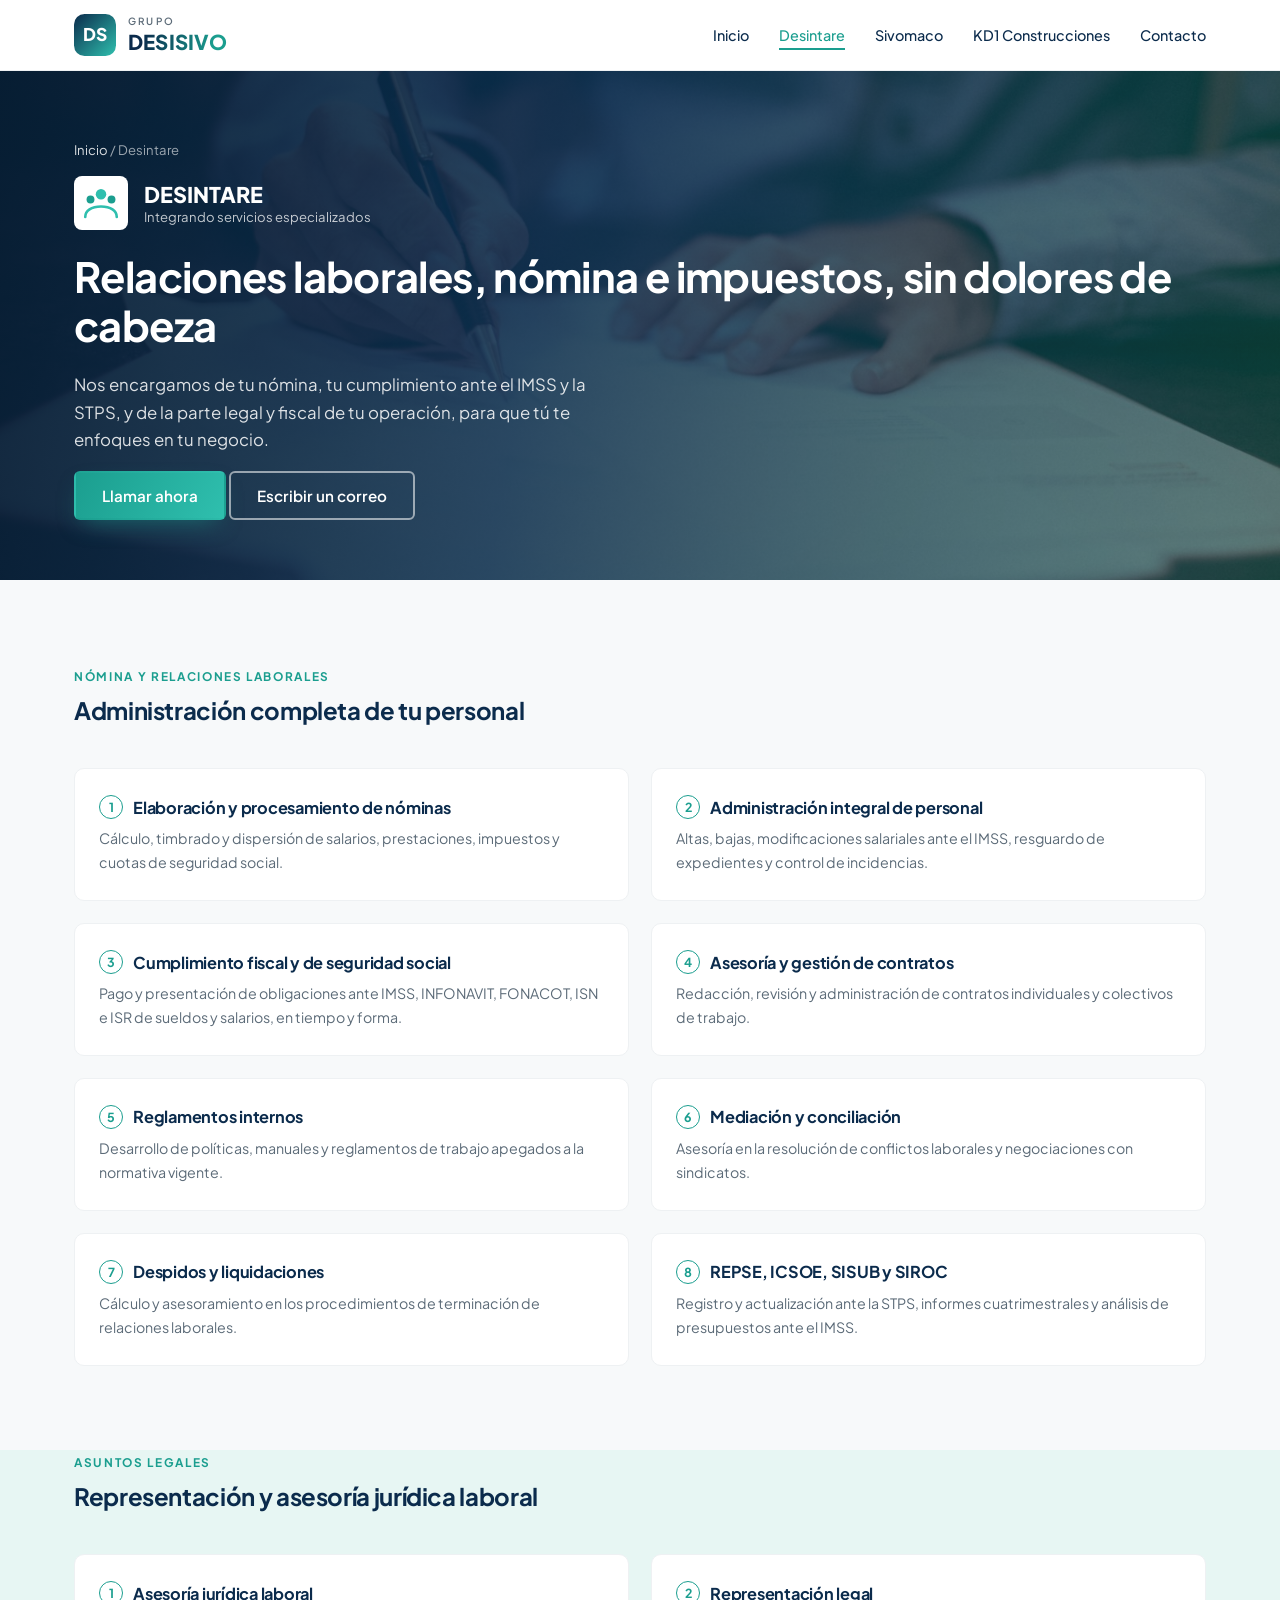
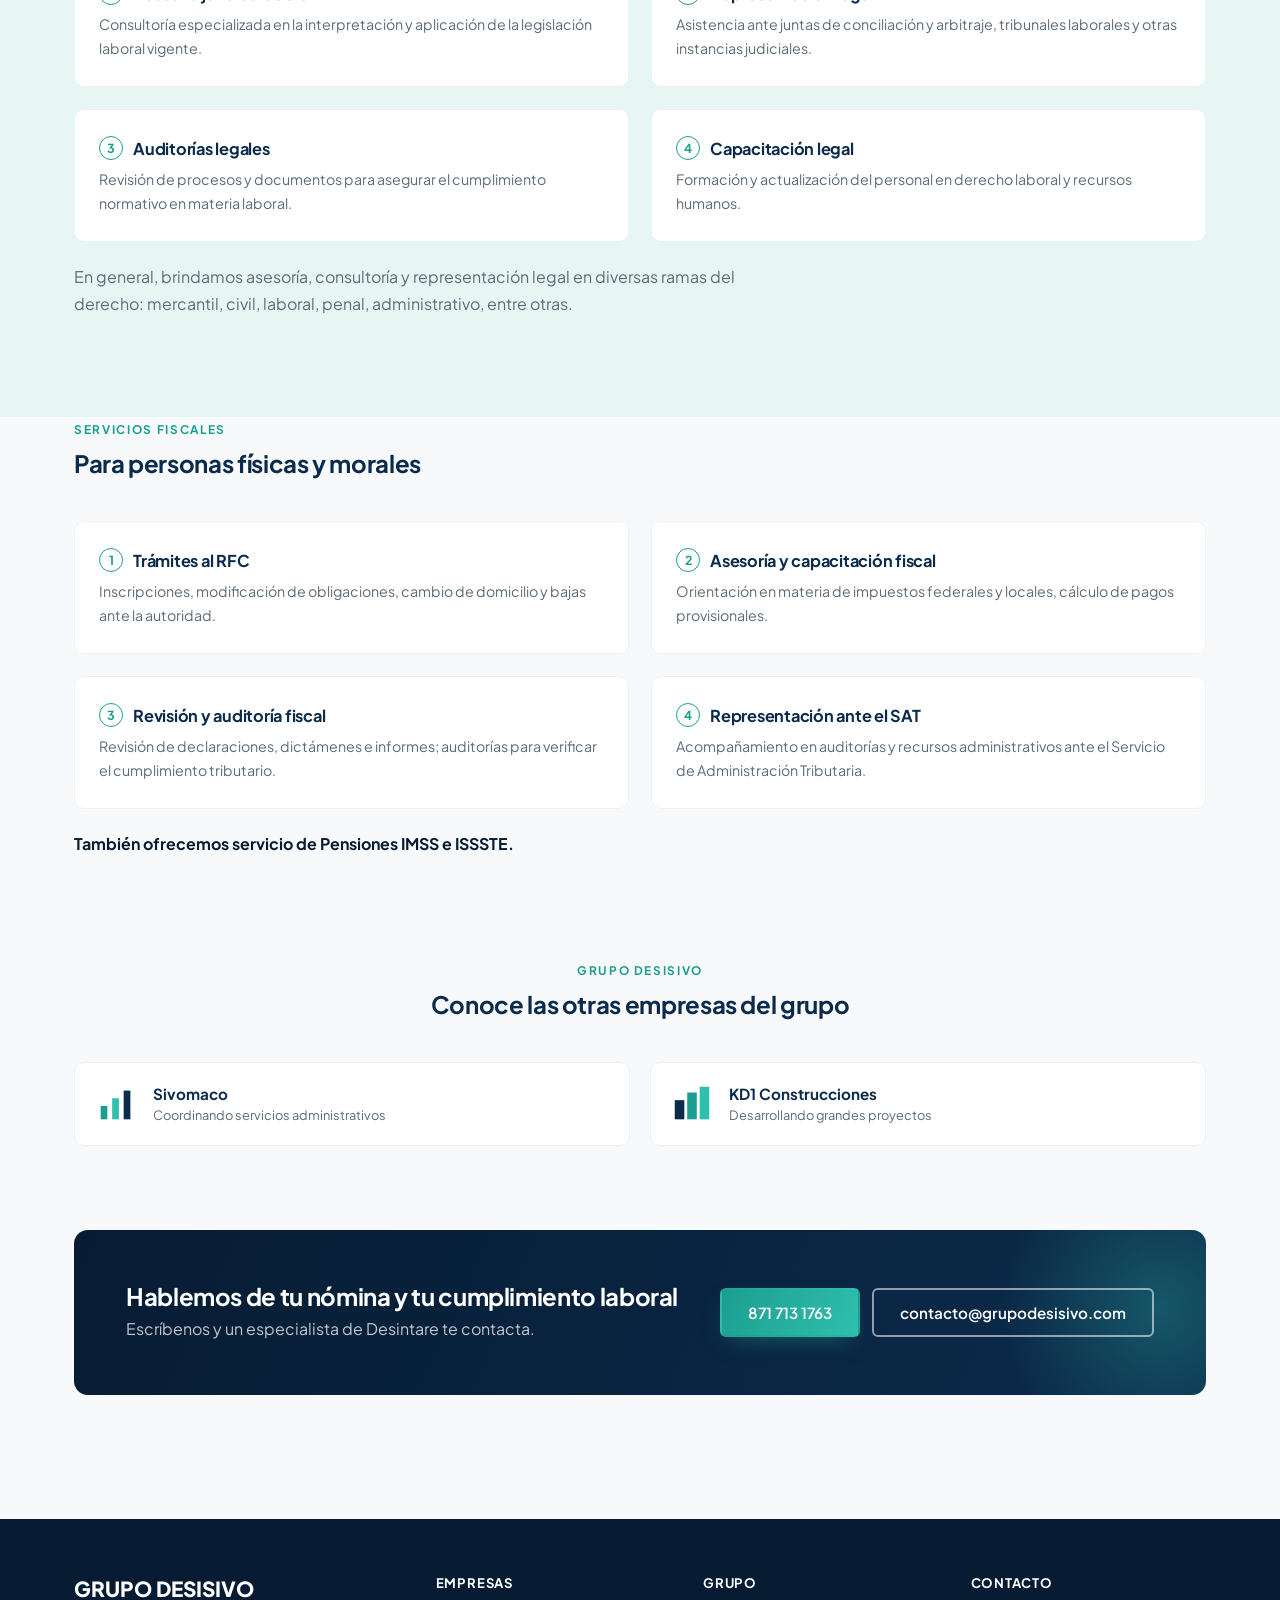
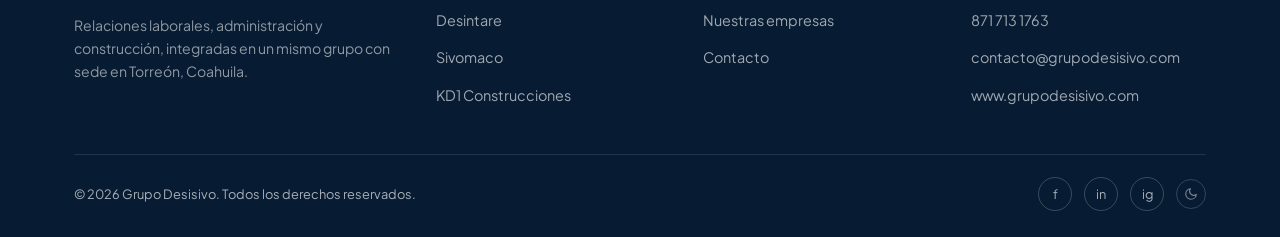
==== desintare.html @ 5b1bc494 "Sitio web de Grupo Desisivo: portada, Desintare, Sivomaco y KD1 Construcciones Co-Authored-By: Claud" ====
<!doctype html>
<html lang="es">
<head>
<meta charset="UTF-8">
<meta name="viewport" content="width=device-width, initial-scale=1.0, viewport-fit=cover">
<title>Desintare | Relaciones Laborales, Nóminas e Impuestos — Grupo Desisivo</title>
<meta name="description" content="Desintare, empresa de Grupo Desisivo: elaboración de nóminas, administración de personal, cumplimiento IMSS/STPS, asesoría legal laboral y servicios fiscales.">
<link rel="stylesheet" href="assets/css/style.css">
<script>(function(){try{if(localStorage.getItem('gd-theme')==='dark'){document.documentElement.setAttribute('data-theme','dark');}}catch(e){}})();</script>
</head>
<body>

<div class="scroll-progress"></div>

<header class="site-header">
  <div class="wrap header-inner">
    <a href="index.html" class="brand">
      <svg class="brand-mark" viewBox="0 0 48 48" xmlns="http://www.w3.org/2000/svg">
        <defs><linearGradient id="gmark" x1="0" y1="0" x2="1" y2="1"><stop offset="0" stop-color="#0b2b4c"/><stop offset="1" stop-color="#2fbfae"/></linearGradient></defs>
        <rect width="48" height="48" rx="12" fill="url(#gmark)"/>
        <text x="24" y="31" text-anchor="middle" font-family="Plus Jakarta Sans, sans-serif" font-weight="800" font-size="20" fill="#fff">DS</text>
      </svg>
      <span class="brand-text"><span class="grupo">GRUPO</span><span class="desisivo">DESISIVO</span></span>
    </a>
    <nav class="main-nav">
      <a href="index.html">Inicio</a>
      <a href="desintare.html" class="active">Desintare</a>
      <a href="sivomaco.html">Sivomaco</a>
      <a href="kd1.html">KD1 Construcciones</a>
      <a href="index.html#contacto">Contacto</a>
    </nav>
    <button class="menu-toggle" aria-label="Abrir menú"><span></span><span></span><span></span></button>
  </div>
</header>

<section class="company-hero" style="background: linear-gradient(100deg, rgba(7,28,51,.94) 0%, rgba(11,43,76,.86) 42%, rgba(19,66,56,.55) 100%), url('assets/img/desintare-nomina.jpg') center/cover;">
  <div class="wrap">
    <div class="breadcrumb"><a href="index.html">Inicio</a> / Desintare</div>
    <div class="company-logo-box">
      <svg width="54" height="54" viewBox="0 0 48 48" style="background:#fff;border-radius:8px;padding:6px;">
        <circle cx="24" cy="14" r="6" fill="#2fbfae"/><circle cx="12" cy="20" r="4.5" fill="#1b9e8f"/><circle cx="36" cy="20" r="4.5" fill="#1b9e8f"/>
        <path d="M6 40c0-7 7-12 18-12s18 5 18 12" stroke="#2fbfae" stroke-width="3" stroke-linecap="round" fill="none"/>
      </svg>
      <div>
        <div style="font-family:var(--font); font-weight:800; font-size:1.35rem; color:#fff;">DESINTARE</div>
        <div style="font-size:.82rem; color:rgba(255,255,255,.75);">Integrando servicios especializados</div>
      </div>
    </div>
    <h1>Relaciones laborales, nómina e impuestos, sin dolores de cabeza</h1>
    <p class="tag">Nos encargamos de tu nómina, tu cumplimiento ante el IMSS y la STPS, y de la parte legal y fiscal de tu operación, para que tú te enfoques en tu negocio.</p>
    <div class="hero-actions">
      <a href="tel:8717131763" class="btn btn-primary">Llamar ahora</a>
      <a href="mailto:contacto@grupodesisivo.com" class="btn btn-outline">Escribir un correo</a>
    </div>
  </div>
</section>

<section class="section">
  <div class="wrap">
    <div class="section-head reveal">
      <span class="eyebrow">Nómina y relaciones laborales</span>
      <h2>Administración completa de tu personal</h2>
    </div>
    <div class="service-grid reveal">
      <div class="service-card"><h3><span class="num">1</span>Elaboración y procesamiento de nóminas</h3><p>Cálculo, timbrado y dispersión de salarios, prestaciones, impuestos y cuotas de seguridad social.</p></div>
      <div class="service-card"><h3><span class="num">2</span>Administración integral de personal</h3><p>Altas, bajas, modificaciones salariales ante el IMSS, resguardo de expedientes y control de incidencias.</p></div>
      <div class="service-card"><h3><span class="num">3</span>Cumplimiento fiscal y de seguridad social</h3><p>Pago y presentación de obligaciones ante IMSS, INFONAVIT, FONACOT, ISN e ISR de sueldos y salarios, en tiempo y forma.</p></div>
      <div class="service-card"><h3><span class="num">4</span>Asesoría y gestión de contratos</h3><p>Redacción, revisión y administración de contratos individuales y colectivos de trabajo.</p></div>
      <div class="service-card"><h3><span class="num">5</span>Reglamentos internos</h3><p>Desarrollo de políticas, manuales y reglamentos de trabajo apegados a la normativa vigente.</p></div>
      <div class="service-card"><h3><span class="num">6</span>Mediación y conciliación</h3><p>Asesoría en la resolución de conflictos laborales y negociaciones con sindicatos.</p></div>
      <div class="service-card"><h3><span class="num">7</span>Despidos y liquidaciones</h3><p>Cálculo y asesoramiento en los procedimientos de terminación de relaciones laborales.</p></div>
      <div class="service-card"><h3><span class="num">8</span>REPSE, ICSOE, SISUB y SIROC</h3><p>Registro y actualización ante la STPS, informes cuatrimestrales y análisis de presupuestos ante el IMSS.</p></div>
    </div>
  </div>
</section>

<section class="section" style="padding-top:0; background:var(--teal-pale);">
  <div class="wrap">
    <div class="section-head reveal">
      <span class="eyebrow">Asuntos legales</span>
      <h2>Representación y asesoría jurídica laboral</h2>
    </div>
    <div class="service-grid reveal">
      <div class="service-card"><h3><span class="num">1</span>Asesoría jurídica laboral</h3><p>Consultoría especializada en la interpretación y aplicación de la legislación laboral vigente.</p></div>
      <div class="service-card"><h3><span class="num">2</span>Representación legal</h3><p>Asistencia ante juntas de conciliación y arbitraje, tribunales laborales y otras instancias judiciales.</p></div>
      <div class="service-card"><h3><span class="num">3</span>Auditorías legales</h3><p>Revisión de procesos y documentos para asegurar el cumplimiento normativo en materia laboral.</p></div>
      <div class="service-card"><h3><span class="num">4</span>Capacitación legal</h3><p>Formación y actualización del personal en derecho laboral y recursos humanos.</p></div>
    </div>
    <p style="margin-top:22px; max-width:720px;">En general, brindamos asesoría, consultoría y representación legal en diversas ramas del derecho: mercantil, civil, laboral, penal, administrativo, entre otras.</p>
  </div>
</section>

<section class="section" style="padding-top:0;">
  <div class="wrap">
    <div class="section-head reveal">
      <span class="eyebrow">Servicios fiscales</span>
      <h2>Para personas físicas y morales</h2>
    </div>
    <div class="service-grid reveal">
      <div class="service-card"><h3><span class="num">1</span>Trámites al RFC</h3><p>Inscripciones, modificación de obligaciones, cambio de domicilio y bajas ante la autoridad.</p></div>
      <div class="service-card"><h3><span class="num">2</span>Asesoría y capacitación fiscal</h3><p>Orientación en materia de impuestos federales y locales, cálculo de pagos provisionales.</p></div>
      <div class="service-card"><h3><span class="num">3</span>Revisión y auditoría fiscal</h3><p>Revisión de declaraciones, dictámenes e informes; auditorías para verificar el cumplimiento tributario.</p></div>
      <div class="service-card"><h3><span class="num">4</span>Representación ante el SAT</h3><p>Acompañamiento en auditorías y recursos administrativos ante el Servicio de Administración Tributaria.</p></div>
    </div>
    <p style="margin-top:22px;"><b style="color:var(--navy-deep);">También ofrecemos servicio de Pensiones IMSS e ISSSTE.</b></p>
  </div>
</section>

<section class="section" style="padding-top:0;">
  <div class="wrap">
    <div class="section-head center reveal">
      <span class="eyebrow">Grupo Desisivo</span>
      <h2>Conoce las otras empresas del grupo</h2>
    </div>
    <div class="other-companies reveal">
      <a class="mini-card" href="sivomaco.html">
        <svg width="46" height="46" viewBox="0 0 48 48"><rect x="8" y="26" width="7" height="14" fill="#1b9e8f"/><rect x="20" y="18" width="7" height="22" fill="#2fbfae"/><rect x="32" y="10" width="7" height="30" fill="#0b2b4c"/></svg>
        <div><b>Sivomaco</b><span>Coordinando servicios administrativos</span></div>
      </a>
      <a class="mini-card" href="kd1.html">
        <svg width="46" height="46" viewBox="0 0 48 48"><rect x="6" y="20" width="10" height="20" fill="#0b2b4c"/><rect x="19" y="12" width="10" height="28" fill="#1b9e8f"/><rect x="32" y="6" width="10" height="34" fill="#2fbfae"/></svg>
        <div><b>KD1 Construcciones</b><span>Desarrollando grandes proyectos</span></div>
      </a>
    </div>
  </div>
</section>

<section class="section" id="contacto" style="padding-top:0;">
  <div class="wrap">
    <div class="cta-band reveal">
      <div>
        <h2>Hablemos de tu nómina y tu cumplimiento laboral</h2>
        <p>Escríbenos y un especialista de Desintare te contacta.</p>
      </div>
      <div class="actions">
        <a href="tel:8717131763" class="btn btn-primary">871 713 1763</a>
        <a href="mailto:contacto@grupodesisivo.com" class="btn btn-outline">contacto@grupodesisivo.com</a>
      </div>
    </div>
  </div>
</section>

<footer class="site-footer">
  <div class="wrap">
    <div class="footer-grid">
      <div class="footer-brand">
        <span class="desisivo-f">GRUPO DESISIVO</span>
        <p style="margin-top:12px; color:rgba(255,255,255,.55); font-size:.88rem;">Relaciones laborales, administración y construcción, integradas en un mismo grupo con sede en Torreón, Coahuila.</p>
      </div>
      <div><h4>Empresas</h4><ul><li><a href="desintare.html">Desintare</a></li><li><a href="sivomaco.html">Sivomaco</a></li><li><a href="kd1.html">KD1 Construcciones</a></li></ul></div>
      <div><h4>Grupo</h4><ul><li><a href="index.html#empresas">Nuestras empresas</a></li><li><a href="index.html#contacto">Contacto</a></li></ul></div>
      <div><h4>Contacto</h4><ul><li><a href="tel:8717131763">871 713 1763</a></li><li><a href="mailto:contacto@grupodesisivo.com">contacto@grupodesisivo.com</a></li><li><a href="https://www.grupodesisivo.com" target="_blank" rel="noopener">www.grupodesisivo.com</a></li></ul></div>
    </div>
    <div class="footer-bottom">
      <span>© 2026 Grupo Desisivo. Todos los derechos reservados.</span>
      <div class="socials"><a href="#">f</a><a href="#">in</a><a href="#">ig</a></div>
      <button class="theme-toggle" aria-label="Cambiar entre fondo claro y oscuro" title="Cambiar tema">
        <svg class="icon-moon" viewBox="0 0 24 24" fill="none" stroke="currentColor" stroke-width="2" stroke-linecap="round" stroke-linejoin="round"><path d="M21 12.79A9 9 0 1 1 11.21 3 7 7 0 0 0 21 12.79z"/></svg>
        <svg class="icon-sun" viewBox="0 0 24 24" fill="none" stroke="currentColor" stroke-width="2" stroke-linecap="round" stroke-linejoin="round"><circle cx="12" cy="12" r="4"/><path d="M12 2v2M12 20v2M4.93 4.93l1.41 1.41M17.66 17.66l1.41 1.41M2 12h2M20 12h2M6.34 17.66l-1.41 1.41M19.07 4.93l-1.41 1.41"/></svg>
      </button>
    </div>
  </div>
</footer>

<div class="theme-toast"></div>

<script src="assets/js/main.js"></script>
</body>
</html>
---- assets/css/style.css ----
/* ==========================================================================
   Grupo Desisivo — hoja de estilos base
   ========================================================================== */

@import url('https://fonts.googleapis.com/css2?family=Plus+Jakarta+Sans:wght@400;500;600;700;800&display=swap');

:root {
  --font: 'Plus Jakarta Sans', -apple-system, BlinkMacSystemFont, 'Segoe UI', Roboto, Arial, sans-serif;
  --navy: #0b2b4c;
  --navy-deep: #071c33;
  --teal: #1b9e8f;
  --teal-light: #2fbfae;
  --teal-pale: #e7f6f3;
  --ink: #16222f;
  --gray: #5c6b78;
  --gray-light: #eef1f3;
  --off-white: #f7f9fa;
  --white: #ffffff;
  --surface: #ffffff;
  --header-bg: rgba(255,255,255,.94);
  --heading: #0b2b4c;
  --shadow: 0 18px 40px -18px rgba(11, 43, 76, 0.35);
  --radius: 10px;
  --maxw: 1180px;
}

/* ---------- modo oscuro ---------- */
:root[data-theme="dark"] {
  --off-white: #0a1420;
  --white: #101d2c;
  --surface: #101d2c;
  --header-bg: rgba(10,20,32,.92);
  --ink: #dbe4ea;
  --gray: #93a4b3;
  --gray-light: #223245;
  --teal-pale: #0e2b28;
  --heading: #f2f6f8;
  --shadow: 0 18px 44px -16px rgba(0,0,0,.65);
}

* { box-sizing: border-box; }
html { scroll-behavior: smooth; overflow-x: clip; }

body {
  margin: 0;
  max-width: 100%;
  /* clip (no hidden) para no romper position:sticky del header */
  overflow-x: clip;
  overflow-wrap: break-word;
  font-family: var(--font);
  color: var(--ink);
  background: var(--off-white);
  -webkit-font-smoothing: antialiased;
  transition: background-color .35s ease, color .35s ease;
}

h1, h2, h3, h4 {
  font-family: var(--font);
  margin: 0 0 .5em;
  color: var(--heading);
  line-height: 1.18;
  /* tracking negativo: da el aire "tipografía a la medida" en títulos grandes */
  letter-spacing: -.015em;
}

p { line-height: 1.65; color: var(--gray); margin: 0 0 1em; }
a { color: inherit; text-decoration: none; }
img { max-width: 100%; display: block; }
ul { padding-left: 1.1em; color: var(--gray); line-height: 1.7; }
li { margin-bottom: .4em; }

.wrap {
  max-width: var(--maxw);
  margin: 0 auto;
  padding: 0 24px;
}

.btn {
  display: inline-flex;
  align-items: center;
  justify-content: center;
  gap: 8px;
  max-width: 100%;
  padding: 13px 26px;
  border-radius: 6px;
  font-family: var(--font);
  font-weight: 600;
  font-size: .95rem;
  text-align: center;
  overflow-wrap: anywhere;
  border: 2px solid transparent;
  cursor: pointer;
  transition: transform .18s ease, box-shadow .18s ease, background .18s ease;
}
.btn:hover { transform: translateY(-2px); }

.btn-primary {
  background: linear-gradient(120deg, var(--teal) 0%, var(--teal-light) 100%);
  color: #fff;
  box-shadow: 0 10px 24px -10px rgba(27, 158, 143, 0.55);
}
.btn-primary:hover { box-shadow: 0 16px 30px -12px rgba(27, 158, 143, 0.65); }

.btn-outline {
  background: transparent;
  border-color: rgba(255,255,255,.55);
  color: #fff;
}
.btn-outline:hover { background: rgba(255,255,255,.12); }

.btn-dark {
  background: var(--navy);
  color: #fff;
}
.btn-dark:hover { background: var(--navy-deep); }

.eyebrow {
  display: inline-block;
  font-family: var(--font);
  font-size: .74rem;
  font-weight: 700;
  letter-spacing: .14em;
  text-transform: uppercase;
  color: var(--teal);
  margin-bottom: 12px;
}

/* ---------- interruptor de modo oscuro (discreto, dentro del footer) ---------- */
.theme-toggle {
  width: 30px;
  height: 30px;
  flex: none;
  border-radius: 50%;
  border: 1px solid rgba(255,255,255,.18);
  background: transparent;
  color: rgba(255,255,255,.45);
  cursor: pointer;
  display: flex;
  align-items: center;
  justify-content: center;
  padding: 0;
  transition: color .25s ease, border-color .25s ease, background-color .25s ease;
}
.theme-toggle svg { width: 14px; height: 14px; }
.theme-toggle:hover,
.theme-toggle:focus-visible {
  color: var(--teal-light);
  border-color: var(--teal);
  background: rgba(47,191,174,.12);
  outline: none;
}
.theme-toggle .icon-sun { display: none; }
:root[data-theme="dark"] .theme-toggle .icon-moon { display: none; }
:root[data-theme="dark"] .theme-toggle .icon-sun { display: block; }

.theme-toast {
  position: fixed;
  left: 50%;
  bottom: 24px;
  z-index: 150;
  background: var(--heading);
  color: var(--off-white);
  font-family: var(--font);
  font-size: .8rem;
  font-weight: 500;
  padding: 10px 18px;
  border-radius: 999px;
  box-shadow: 0 14px 30px -12px rgba(0,0,0,.45);
  opacity: 0;
  transform: translateX(-50%) translateY(10px);
  pointer-events: none;
  white-space: nowrap;
  transition: opacity .25s ease, transform .25s ease;
}
.theme-toast.show { opacity: 1; transform: translateX(-50%) translateY(0); }

/* ---------- barra de progreso ---------- */
.scroll-progress {
  position: fixed;
  top: 0; left: 0;
  height: 3px;
  width: 0%;
  background: linear-gradient(90deg, var(--teal), var(--teal-light));
  z-index: 200;
  transition: width .1s linear;
}

/* ---------- animaciones al hacer scroll ---------- */
.reveal {
  opacity: 0;
  transform: translateY(28px);
  transition: opacity .7s cubic-bezier(.2,.7,.2,1), transform .7s cubic-bezier(.2,.7,.2,1);
}
.reveal.in-view { opacity: 1; transform: translateY(0); }
.reveal-delay-1.in-view { transition-delay: .1s; }
.reveal-delay-2.in-view { transition-delay: .2s; }
.reveal-delay-3.in-view { transition-delay: .3s; }
.reveal-delay-4.in-view { transition-delay: .4s; }
@media (prefers-reduced-motion: reduce) {
  .reveal { opacity: 1; transform: none; transition: none; }
}

/* ---------- header ---------- */
header.site-header {
  position: sticky;
  top: 0;
  z-index: 100;
  background: var(--header-bg);
  backdrop-filter: blur(8px);
  border-bottom: 1px solid var(--gray-light);
  transition: background-color .35s ease, border-color .35s ease;
}

.header-inner {
  display: flex;
  align-items: center;
  justify-content: space-between;
  padding: 14px 24px;
}

.brand {
  display: flex;
  align-items: center;
  gap: 12px;
}

.brand-mark {
  width: 42px;
  height: 42px;
  flex: none;
}

.brand-text {
  display: flex;
  flex-direction: column;
  justify-content: center;
}
.brand-text .grupo {
  font-family: var(--font);
  font-size: .62rem;
  line-height: 1.4;
  letter-spacing: .22em;
  font-weight: 600;
  color: var(--gray);
}
.brand-text .desisivo {
  font-family: var(--font);
  font-size: 1.28rem;
  /* line-height amplio: con background-clip:text un line-height corto recorta las letras */
  line-height: 1.3;
  font-weight: 800;
  background: linear-gradient(100deg, var(--navy) 15%, var(--teal) 85%);
  -webkit-background-clip: text;
  background-clip: text;
  color: transparent;
  letter-spacing: .01em;
}
:root[data-theme="dark"] .brand-text .desisivo {
  background: linear-gradient(100deg, #6fd8c8 5%, var(--teal-light) 95%);
  -webkit-background-clip: text;
  background-clip: text;
}
:root[data-theme="dark"] .brand-text .grupo { color: #b7c3cd; }

nav.main-nav {
  display: flex;
  align-items: center;
  gap: 30px;
}
nav.main-nav a {
  font-family: var(--font);
  font-size: .9rem;
  font-weight: 500;
  color: var(--heading);
  position: relative;
  padding: 6px 0;
}
nav.main-nav a::after {
  content: '';
  position: absolute;
  left: 0; bottom: 0;
  width: 0; height: 2px;
  background: var(--teal);
  transition: width .2s ease;
}
nav.main-nav a:hover::after,
nav.main-nav a.active::after { width: 100%; }
nav.main-nav a.active { color: var(--teal); }

.menu-toggle {
  display: none;
  background: none;
  border: none;
  cursor: pointer;
  padding: 6px;
}
.menu-toggle.open span:nth-child(1) { transform: translateY(7px) rotate(45deg); }
.menu-toggle.open span:nth-child(2) { opacity: 0; }
.menu-toggle.open span:nth-child(3) { transform: translateY(-7px) rotate(-45deg); }
.menu-toggle span {
  display: block;
  width: 24px;
  height: 2px;
  background: var(--heading);
  margin: 5px 0;
  transition: transform .22s ease, opacity .18s ease;
}

/* ---------- hero carousel ---------- */
.hero-carousel {
  position: relative;
  /* contiene los z-index de las slides para que no compitan con el menú */
  isolation: isolate;
  height: min(78vh, 640px);
  min-height: 460px;
  overflow: hidden;
  background: var(--navy-deep);
}
.hero-slide {
  position: absolute;
  inset: 0;
  opacity: 0;
  visibility: hidden;
  transition: opacity .7s ease;
  display: flex;
  align-items: center;
}
.hero-slide.active { opacity: 1; visibility: visible; z-index: 1; }
.hero-slide img.slide-bg {
  position: absolute;
  inset: 0;
  width: 100%;
  height: 100%;
  object-fit: cover;
  z-index: -2;
}
.hero-slide::before {
  content: '';
  position: absolute;
  inset: 0;
  background: linear-gradient(100deg, rgba(7,20,36,.92) 0%, rgba(7,20,36,.72) 38%, rgba(7,20,36,.12) 68%, rgba(7,20,36,0) 85%);
  z-index: -1;
}
.hero-slide .wrap { width: 100%; }
.hero-content {
  max-width: 560px;
  color: #fff;
}
.hero-content .eyebrow-line {
  display: flex;
  align-items: center;
  gap: 10px;
  margin-bottom: 18px;
}
.hero-content .eyebrow-line .bar { width: 34px; height: 3px; background: var(--teal-light); border-radius: 2px; }
.hero-content .eyebrow-line span {
  font-family: var(--font);
  font-size: .74rem;
  font-weight: 700;
  letter-spacing: .16em;
  text-transform: uppercase;
  color: var(--teal-light);
}
.hero-content h1 {
  color: #fff;
  font-size: clamp(2rem, 3.6vw, 2.9rem);
  font-weight: 700;
  margin-bottom: .4em;
}
.hero-content h1 strong {
  color: var(--teal-light);
  font-weight: 700;
}
.hero-content p.lead {
  color: rgba(255,255,255,.85);
  font-size: 1.05rem;
  max-width: 480px;
  margin-bottom: 30px;
}

.hero-controls {
  position: absolute;
  left: 0; right: 0; bottom: 26px;
  z-index: 5;
  display: flex;
  align-items: center;
  justify-content: space-between;
}
.hero-controls .wrap {
  display: flex;
  align-items: center;
  justify-content: space-between;
  width: 100%;
}
.hero-dots { display: flex; gap: 9px; }
.hero-dots button {
  width: 9px; height: 9px;
  border-radius: 50%;
  border: none;
  background: rgba(255,255,255,.4);
  cursor: pointer;
  padding: 0;
  transition: background .2s ease, transform .2s ease;
}
.hero-dots button.active { background: var(--teal-light); transform: scale(1.3); }
.hero-arrows { display: flex; gap: 10px; }
.hero-arrows button {
  width: 38px; height: 38px;
  border-radius: 50%;
  border: 1px solid rgba(255,255,255,.35);
  background: rgba(255,255,255,.08);
  color: #fff;
  cursor: pointer;
  display: flex; align-items: center; justify-content: center;
  font-size: 1rem;
  transition: background .2s ease;
}
.hero-arrows button:hover { background: rgba(255,255,255,.2); }

.trust-strip {
  background: var(--surface);
  border-bottom: 1px solid var(--gray-light);
  transition: background-color .35s ease;
}
.trust-strip .wrap {
  display: flex;
  flex-wrap: wrap;
  gap: 36px;
  justify-content: space-between;
  padding: 26px 24px;
}
.trust-strip .stat { text-align: left; }
.trust-strip .stat b {
  display: block;
  font-family: var(--font);
  font-size: 1.5rem;
  color: var(--heading);
}
.trust-strip .stat span { font-size: .8rem; color: var(--gray); }

/* ---------- section titles ---------- */
.section {
  padding: 84px 0;
}
.section-head {
  max-width: 620px;
  margin-bottom: 44px;
}
.section-head.center { margin-left: auto; margin-right: auto; text-align: center; }

/* ---------- empresa cards (portada, estilo tarjeta Multiva) ---------- */
.company-grid {
  display: grid;
  grid-template-columns: repeat(3, 1fr);
  gap: 26px;
}
.company-card {
  position: relative;
  border-radius: var(--radius);
  overflow: hidden;
  background: var(--surface);
  box-shadow: 0 2px 10px -4px rgba(11,43,76,.15);
  border: 1px solid var(--gray-light);
  transition: box-shadow .25s ease, transform .25s ease, background-color .35s ease;
  display: flex;
  flex-direction: column;
}
.company-card:hover { box-shadow: var(--shadow); transform: translateY(-4px); }

.company-card .card-photo {
  position: relative;
  height: 260px;
  overflow: hidden;
}
.company-card .card-photo img {
  width: 100%; height: 100%;
  object-fit: cover;
  transition: transform .55s ease;
}
.company-card:hover .card-photo img { transform: scale(1.07); }
.company-card .card-photo .logo-chip {
  position: absolute;
  top: 16px; left: 16px;
  background: rgba(255,255,255,.94);
  border-radius: 8px;
  padding: 8px 10px;
  display: flex;
  align-items: center;
  box-shadow: 0 6px 16px -8px rgba(0,0,0,.35);
}
.company-card .card-photo .logo-chip svg,
.company-card .card-photo .logo-chip img { width: 26px; height: 26px; }

.company-card .card-body {
  position: relative;
  padding: 24px 24px 26px;
  flex: 1;
  display: flex;
  flex-direction: column;
  color: #fff;
}
.company-card h3 {
  color: #fff;
  font-size: 1.28rem;
  margin-bottom: 6px;
}
.company-card p.slogan {
  color: rgba(255,255,255,.82);
  font-size: .9rem;
  margin-bottom: 18px;
  flex: 1;
}
.company-card .card-link {
  font-family: var(--font);
  font-size: .84rem;
  font-weight: 600;
  color: #fff;
  display: inline-flex;
  align-items: center;
  gap: 8px;
  width: fit-content;
  border-bottom: 1px solid rgba(255,255,255,.4);
  padding-bottom: 3px;
  transition: gap .18s ease, border-color .18s ease;
}
.company-card:hover .card-link { gap: 12px; border-color: #fff; }

/* franja de color por empresa (tomado de sus logos) */
.company-card.desintare .card-body { background: linear-gradient(120deg, #17847a, #1b9e8f); }
.company-card.sivomaco .card-body { background: linear-gradient(120deg, #0b2b4c, #123a63); }
.company-card.kd1 .card-body { background: linear-gradient(120deg, #0b2b4c, #135c53); }

/* ---------- feature list (2 col) ---------- */
.split {
  display: grid;
  grid-template-columns: 1.1fr .9fr;
  gap: 60px;
  align-items: center;
}
.feature-list { list-style: none; padding: 0; margin: 0; }
.feature-list li {
  display: flex;
  gap: 14px;
  padding: 16px 0;
  border-bottom: 1px solid var(--gray-light);
  color: var(--ink);
}
.feature-list li:last-child { border-bottom: none; }
.feature-list li .dot {
  flex: none;
  width: 26px;
  height: 26px;
  border-radius: 50%;
  background: var(--teal-pale);
  color: var(--teal);
  display: flex;
  align-items: center;
  justify-content: center;
  font-size: .8rem;
  font-weight: 700;
  margin-top: 2px;
}
.feature-list li div b { display: block; color: var(--heading); font-family: var(--font); font-size: .98rem; }
.feature-list li div span { color: var(--gray); font-size: .9rem; }

.media-card {
  border-radius: var(--radius);
  overflow: hidden;
  box-shadow: var(--shadow);
  position: relative;
}
.media-card img { width: 100%; height: 420px; object-fit: cover; }

/* ---------- proceso / cómo trabajamos ---------- */
.process-band {
  background: var(--navy-deep);
  color: #fff;
  position: relative;
  overflow: hidden;
}
.process-band::before {
  content: '';
  position: absolute;
  right: -10%; top: -20%;
  width: 480px; height: 480px;
  border-radius: 50%;
  background: radial-gradient(circle, rgba(47,191,174,.16), transparent 70%);
  pointer-events: none;
}
.process-grid {
  display: grid;
  grid-template-columns: repeat(4, 1fr);
  gap: 28px;
  position: relative;
  z-index: 1;
}
.process-step {
  padding: 28px 22px;
  border-radius: var(--radius);
  background: rgba(255,255,255,.04);
  border: 1px solid rgba(255,255,255,.09);
}
.process-step .step-num {
  font-family: var(--font);
  font-weight: 800;
  font-size: 2rem;
  line-height: 1.3;
  background: linear-gradient(100deg, var(--teal-light), #7fe6d6);
  -webkit-background-clip: text;
  background-clip: text;
  color: transparent;
  margin-bottom: 10px;
}
.process-step h4 { color: #fff; font-size: 1.02rem; margin-bottom: 6px; }
.process-step p { color: rgba(255,255,255,.62); font-size: .87rem; margin: 0; }

/* ---------- showcase: par de imágenes + tarjeta overlay (estilo "fondos de inversión") ---------- */
.showcase {
  position: relative;
  display: grid;
  grid-template-columns: 1fr 1fr;
  gap: 4px;
  border-radius: 14px;
  overflow: hidden;
  box-shadow: var(--shadow);
}
.showcase img {
  width: 100%;
  height: 380px;
  object-fit: cover;
  filter: saturate(1.05);
}
.showcase-overlay {
  position: absolute;
  top: 50%; left: 50%;
  transform: translate(-50%, -50%);
  z-index: 3;
  background: linear-gradient(135deg, #0b2b4c 0%, #12457a 55%, #1b6fae 100%);
  color: #fff;
  padding: 38px 42px;
  border-radius: 12px;
  width: min(84%, 480px);
  text-align: center;
  box-shadow: 0 24px 50px -18px rgba(7,20,36,.65);
  border: 1px solid rgba(255,255,255,.08);
}
.showcase-overlay h3 { color: #fff; font-size: 1.5rem; margin-bottom: 10px; }
.showcase-overlay p { color: rgba(255,255,255,.9); margin-bottom: 22px; }
.showcase-overlay .btn { background: #fff; color: var(--navy-deep); }
.showcase-overlay .btn:hover { background: rgba(255,255,255,.9); }

/* ---------- panel oscuro contacto ---------- */
.cta-band {
  background: linear-gradient(115deg, var(--navy-deep), var(--navy));
  color: #fff;
  border-radius: 14px;
  padding: 52px;
  display: flex;
  align-items: center;
  justify-content: space-between;
  gap: 30px;
  flex-wrap: wrap;
  position: relative;
  overflow: hidden;
}
.cta-band::after {
  content: '';
  position: absolute;
  right: -10%; top: -50%;
  width: 320px; height: 320px;
  border-radius: 50%;
  background: radial-gradient(circle, rgba(47,191,174,.3), transparent 70%);
}
.cta-band h2 { color: #fff; margin-bottom: 6px; position: relative; z-index: 1;}
.cta-band p { color: rgba(255,255,255,.75); margin: 0; position: relative; z-index: 1;}
.cta-band .actions { position: relative; z-index: 1; display: flex; gap: 12px; flex-wrap: wrap; }

/* ---------- footer ---------- */
footer.site-footer {
  background: var(--navy-deep);
  color: rgba(255,255,255,.65);
  padding: 56px 0 26px;
  margin-top: 40px;
}
.footer-grid {
  display: grid;
  grid-template-columns: 1.4fr 1fr 1fr 1fr;
  gap: 32px;
  padding-bottom: 36px;
  border-bottom: 1px solid rgba(255,255,255,.1);
}
.footer-grid h4 {
  color: #fff;
  font-size: .82rem;
  letter-spacing: .06em;
  text-transform: uppercase;
  margin-bottom: 16px;
}
.footer-grid ul { list-style: none; padding: 0; margin: 0; }
.footer-grid li { margin-bottom: 10px; }
.footer-grid a { color: rgba(255,255,255,.62); font-size: .9rem; overflow-wrap: anywhere; }
.footer-grid a:hover { color: var(--teal-light); }
.footer-brand .desisivo-f {
  font-family: var(--font);
  font-weight: 800;
  font-size: 1.3rem;
  color: #fff;
}
.footer-bottom {
  display: flex;
  justify-content: space-between;
  align-items: center;
  flex-wrap: wrap;
  gap: 12px;
  padding-top: 22px;
  font-size: .8rem;
}
.socials { display: flex; gap: 12px; margin-left: auto; }
.socials a {
  width: 34px; height: 34px;
  border-radius: 50%;
  border: 1px solid rgba(255,255,255,.2);
  display: flex; align-items: center; justify-content: center;
}
.socials a:hover { background: var(--teal); border-color: var(--teal); }

/* ---------- página de empresa individual ---------- */
.company-hero {
  padding: 70px 0 60px;
  color: #fff;
  position: relative;
  overflow: hidden;
}
.company-hero .wrap { position: relative; z-index: 2; }
.company-hero .company-logo-box {
  display: flex;
  align-items: center;
  gap: 16px;
  margin-bottom: 22px;
}
.company-hero .company-logo-box img { height: 54px; width: auto; background:#fff; padding: 6px 10px; border-radius: 8px; }
.company-hero h1 { color: #fff; font-size: clamp(1.9rem, 3.4vw, 2.6rem); }
.company-hero p.tag { color: rgba(255,255,255,.85); font-size: 1.05rem; max-width: 560px; }

.breadcrumb {
  font-size: .82rem;
  color: rgba(255,255,255,.6);
  margin-bottom: 18px;
}
.breadcrumb a { color: rgba(255,255,255,.85); }
.breadcrumb a:hover { color: var(--teal-light); }

.service-grid {
  display: grid;
  grid-template-columns: repeat(2, 1fr);
  gap: 22px;
}
.service-card {
  background: var(--surface);
  border: 1px solid var(--gray-light);
  border-radius: var(--radius);
  padding: 26px 24px;
  transition: box-shadow .2s ease, transform .2s ease, background-color .35s ease;
}
.service-card:hover { box-shadow: var(--shadow); transform: translateY(-3px); }
.service-card h3 {
  font-size: 1.02rem;
  display: flex;
  align-items: center;
  gap: 10px;
  margin-bottom: 8px;
}
.service-card h3 .num {
  font-family: var(--font);
  font-size: .78rem;
  color: var(--teal);
  border: 1px solid var(--teal);
  border-radius: 50%;
  width: 24px; height: 24px;
  display: flex; align-items: center; justify-content: center;
  flex: none;
}
.service-card p { font-size: .89rem; margin-bottom: 0; }

.other-companies {
  display: grid;
  grid-template-columns: repeat(2, 1fr);
  gap: 20px;
}
.mini-card {
  display: flex;
  align-items: center;
  gap: 14px;
  background: var(--surface);
  border-radius: var(--radius);
  border: 1px solid var(--gray-light);
  padding: 18px;
  transition: transform .18s ease, box-shadow .18s ease, background-color .35s ease;
}
.mini-card:hover { transform: translateY(-2px); box-shadow: var(--shadow); }
.mini-card img { width: 46px; height: 46px; object-fit: contain; }
.mini-card b { display: block; color: var(--heading); font-family: var(--font); font-size: .95rem; }
.mini-card span { font-size: .8rem; color: var(--gray); }

/* ---------- responsive ---------- */

/* tablets */
@media (max-width: 980px) {
  .wrap { padding: 0 20px; }
  .section { padding: 64px 0; }
  .company-grid { grid-template-columns: 1fr; max-width: 460px; margin: 0 auto; }
  .split { grid-template-columns: 1fr; gap: 36px; }
  .footer-grid { grid-template-columns: 1fr 1fr; }
  .service-grid { grid-template-columns: 1fr; max-width: 560px; margin: 0 auto; }
  .other-companies { grid-template-columns: 1fr; max-width: 460px; margin: 0 auto; }
  .showcase { grid-template-columns: 1fr; }
  .showcase img:nth-of-type(2) { display: none; }
  .showcase img { height: 300px; }
  .showcase-overlay { position: static; transform: none; width: 100%; border-radius: 0; }
  .process-grid { grid-template-columns: 1fr 1fr; }
}

/* teléfonos */
@media (max-width: 760px) {
  .wrap { padding: 0 18px; }

  /* header */
  .header-inner { padding: 12px 18px; }
  .brand-mark { width: 36px; height: 36px; }
  .brand-text .desisivo { font-size: 1.08rem; }
  .brand-text .grupo { font-size: .56rem; letter-spacing: .18em; }

  /* menú desplegable anclado al header.
     absolute + top:100% se resuelve contra el header (sticky), así que no
     depende de su altura exacta ni del backdrop-filter. */
  nav.main-nav {
    position: absolute;
    top: 100%;
    left: 0; right: 0;
    max-height: 78vh;
    overflow-y: auto;
    background: var(--surface);
    flex-direction: column;
    align-items: stretch;
    padding: 6px 0 10px;
    gap: 0;
    box-shadow: 0 16px 30px -12px rgba(0,0,0,.25);
    border-bottom: 1px solid var(--gray-light);
    visibility: hidden;
    opacity: 0;
    transform: translateY(-8px);
    pointer-events: none;
    transition: opacity .22s ease, transform .22s ease, visibility .22s ease;
  }
  nav.main-nav.open {
    visibility: visible;
    opacity: 1;
    transform: none;
    pointer-events: auto;
  }
  nav.main-nav a {
    padding: 15px 22px;
    border-bottom: 1px solid var(--gray-light);
    font-size: 1rem;
  }
  nav.main-nav a:last-child { border-bottom: none; }
  nav.main-nav a::after { display: none; }
  nav.main-nav a.active { color: var(--teal); background: var(--teal-pale); }
  .menu-toggle { display: block; }

  /* hero */
  .hero-carousel { height: 86vh; min-height: 460px; max-height: 680px; }
  .btn { padding: 12px 22px; font-size: .9rem; }
  .hero-slide::before {
    background: linear-gradient(180deg, rgba(7,20,36,.55) 0%, rgba(7,20,36,.55) 40%, rgba(7,20,36,.94) 100%),
                linear-gradient(100deg, rgba(7,20,36,.85) 0%, rgba(7,20,36,.4) 70%);
  }
  .hero-content { max-width: 100%; }
  .hero-content h1 { font-size: clamp(1.7rem, 7vw, 2.1rem); }
  .hero-content p.lead { font-size: .95rem; margin-bottom: 24px; }
  .hero-actions { flex-direction: column; align-items: stretch; gap: 12px; margin-top: 24px; }
  .hero-actions .btn { justify-content: center; width: 100%; }
  .hero-controls { bottom: 16px; }
  .hero-arrows { display: none; }

  /* franja de cifras: grid 2x2 simétrico */
  .trust-strip .wrap {
    display: grid;
    grid-template-columns: 1fr 1fr;
    gap: 24px 16px;
    padding: 22px 18px;
  }
  .trust-strip .stat { text-align: center; }
  .trust-strip .stat b { font-size: 1.3rem; }
  .trust-strip .stat span { font-size: .74rem; }

  .section { padding: 52px 0; }
  .section-head { margin-bottom: 30px; }
  .section-head h2 { font-size: 1.5rem; }

  /* tarjetas de empresa */
  .company-grid { gap: 20px; }
  .company-card .card-photo { height: 200px; }
  .company-card .card-body { padding: 20px 20px 22px; }
  .company-card h3 { font-size: 1.14rem; }

  .feature-list li { padding: 14px 0; }

  .media-card img { height: 260px; }

  /* proceso */
  .process-grid { grid-template-columns: 1fr; gap: 16px; }
  .process-step { padding: 22px 20px; }
  .process-step .step-num { font-size: 1.6rem; }

  /* showcase */
  .showcase img { height: 220px; }
  .showcase-overlay { padding: 28px 22px; }
  .showcase-overlay h3 { font-size: 1.22rem; }

  /* cta */
  .cta-band { padding: 30px 22px; flex-direction: column; align-items: stretch; text-align: center; border-radius: 12px; }
  .cta-band .actions { flex-direction: column; align-items: stretch; }
  .cta-band .actions .btn { justify-content: center; width: 100%; }

  /* footer */
  .footer-grid { grid-template-columns: 1fr; gap: 28px; text-align: left; }
  .footer-bottom { flex-direction: column; text-align: center; gap: 16px; }
  .socials { justify-content: center; margin-left: 0; }

  /* páginas de empresa */
  .company-hero { padding: 48px 0 44px; }
  .company-hero .company-logo-box { gap: 12px; }
  .company-hero h1 { font-size: clamp(1.5rem, 6.5vw, 2rem); }
  .company-hero p.tag { font-size: .95rem; }
  .company-hero .hero-actions { flex-direction: column; align-items: stretch; }
  .company-hero .hero-actions .btn { justify-content: center; width: 100%; }

  .service-card { padding: 20px 18px; }
  .service-card h3 { font-size: .96rem; }

  .mini-card { padding: 16px; }

  .theme-toast { bottom: 18px; font-size: .76rem; padding: 9px 16px; }
}

/* pantallas de poca altura (landscape, dispositivos chicos) */
@media (max-width: 760px) and (max-height: 600px) {
  .hero-carousel { height: 100vh; min-height: 380px; max-height: 560px; }
  .hero-content p.lead { margin-bottom: 16px; }
  .hero-actions { margin-top: 14px; }
}

/* teléfonos pequeños */
@media (max-width: 400px) {
  .wrap { padding: 0 16px; }
  .hero-content h1 { font-size: 1.55rem; }
  .trust-strip .wrap { grid-template-columns: 1fr 1fr; gap: 18px 12px; }
  .btn { padding: 12px 20px; font-size: .9rem; }
}
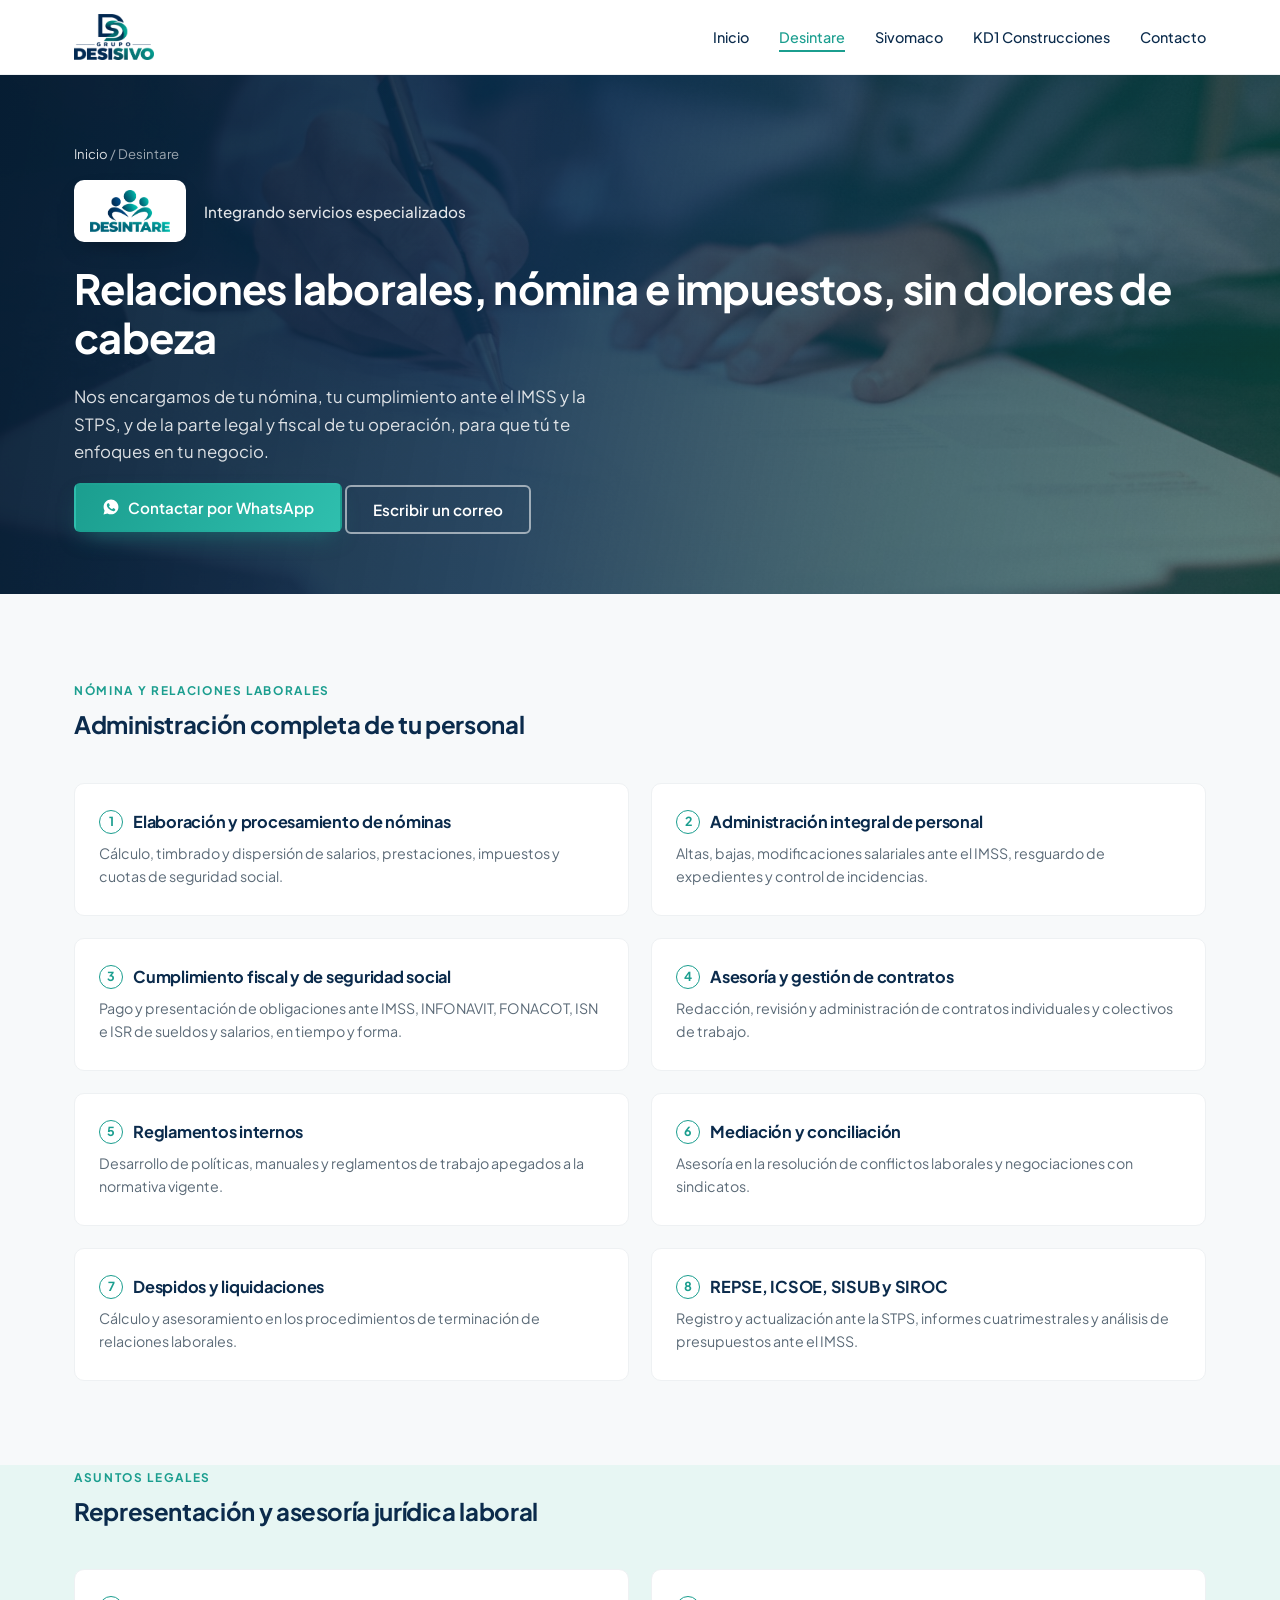
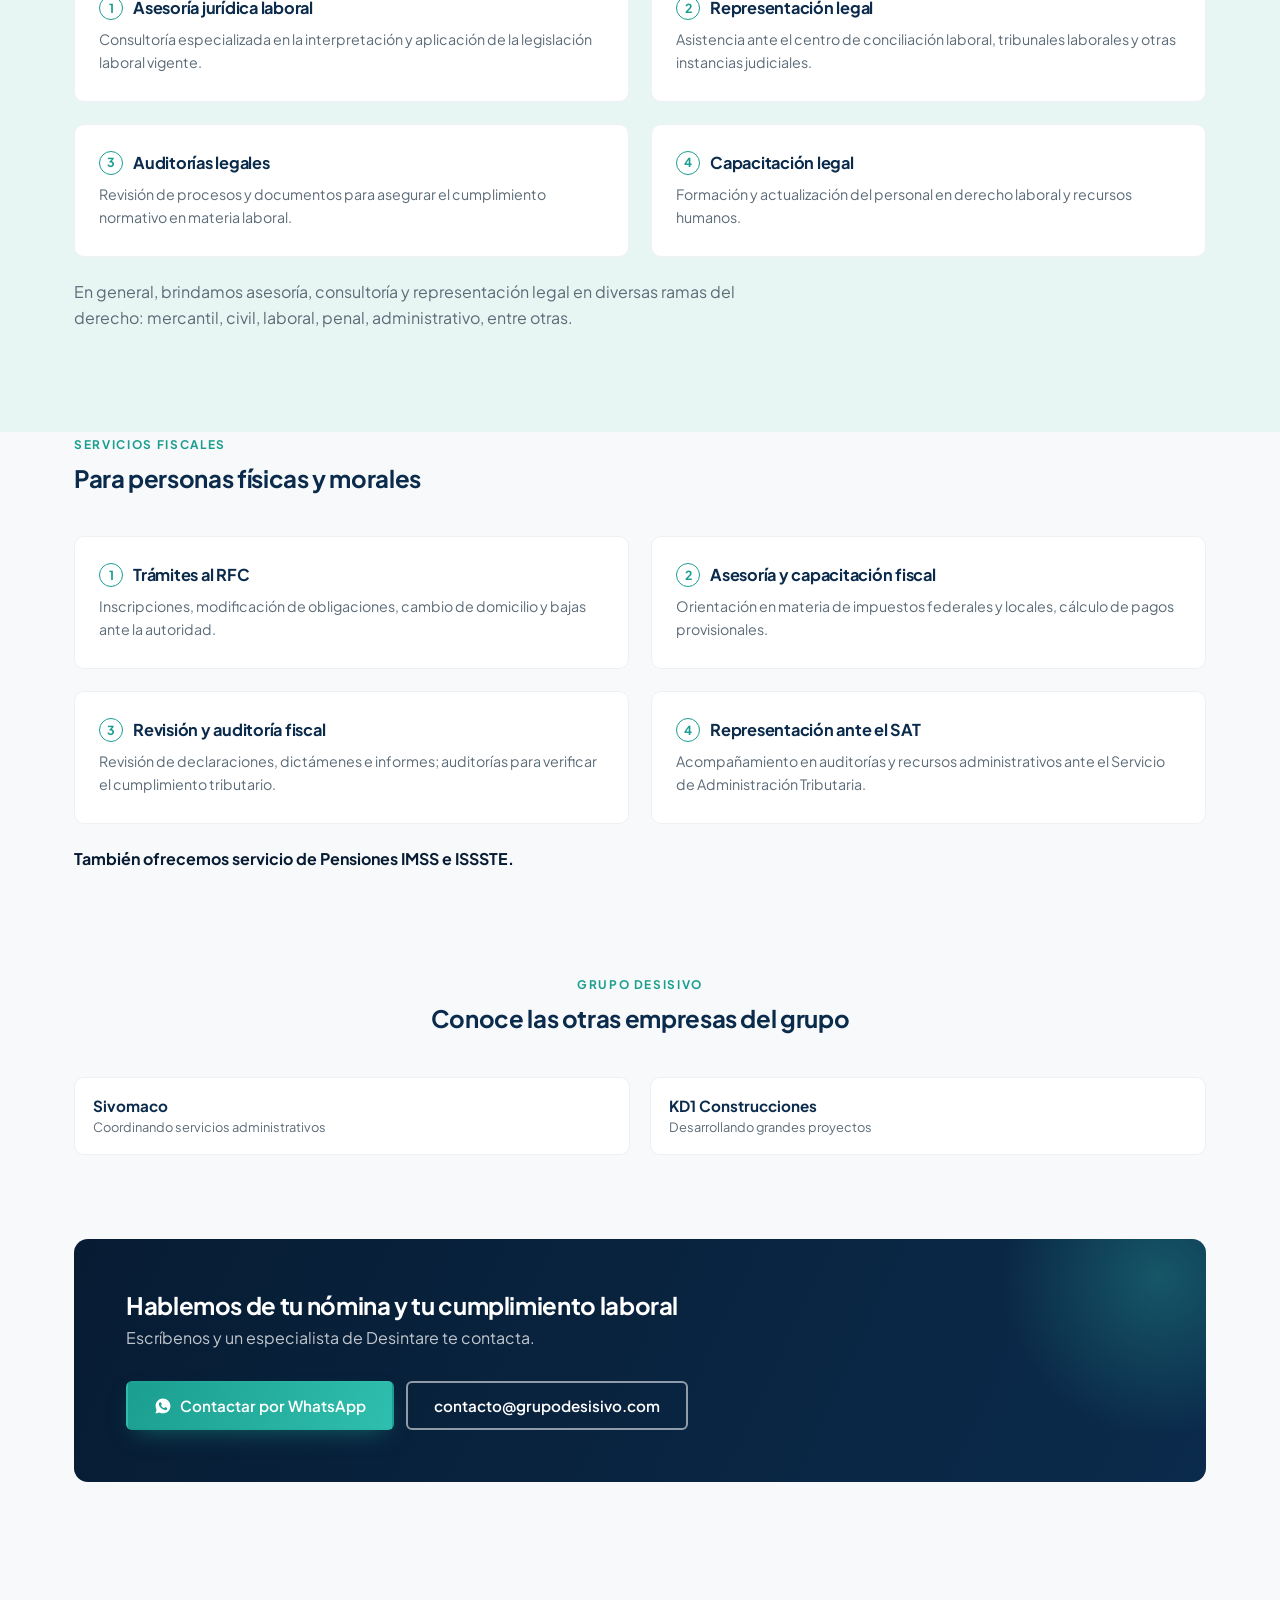
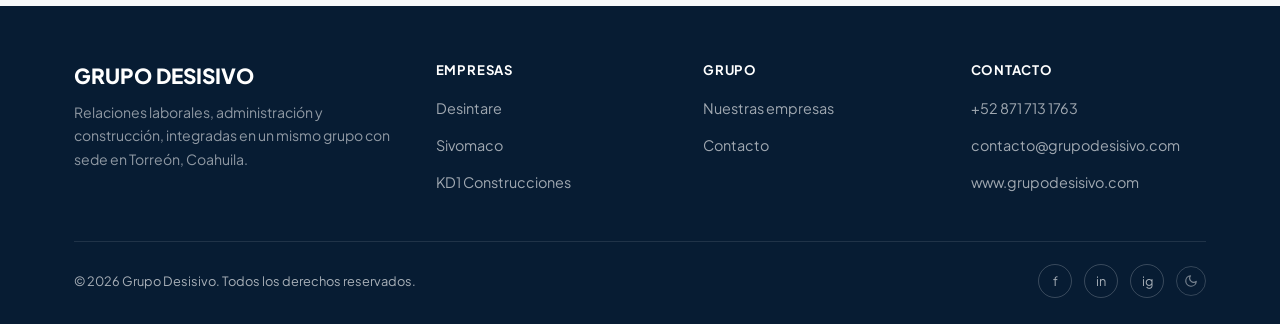
==== commit 462c7738: "Integra logos oficiales de cada empresa y cambia contacto a WhatsApp - Reemplaza el logo genérico de" ====
--- a/desintare.html
+++ b/desintare.html
@@ -15,12 +15,7 @@
 <header class="site-header">
   <div class="wrap header-inner">
     <a href="index.html" class="brand">
-      <svg class="brand-mark" viewBox="0 0 48 48" xmlns="http://www.w3.org/2000/svg">
-        <defs><linearGradient id="gmark" x1="0" y1="0" x2="1" y2="1"><stop offset="0" stop-color="#0b2b4c"/><stop offset="1" stop-color="#2fbfae"/></linearGradient></defs>
-        <rect width="48" height="48" rx="12" fill="url(#gmark)"/>
-        <text x="24" y="31" text-anchor="middle" font-family="Plus Jakarta Sans, sans-serif" font-weight="800" font-size="20" fill="#fff">DS</text>
-      </svg>
-      <span class="brand-text"><span class="grupo">GRUPO</span><span class="desisivo">DESISIVO</span></span>
+      <img src="assets/img/logo-desisivo.png" alt="Grupo Desisivo" class="brand-logo">
     </a>
     <nav class="main-nav">
       <a href="index.html">Inicio</a>
@@ -37,19 +32,13 @@
   <div class="wrap">
     <div class="breadcrumb"><a href="index.html">Inicio</a> / Desintare</div>
     <div class="company-logo-box">
-      <svg width="54" height="54" viewBox="0 0 48 48" style="background:#fff;border-radius:8px;padding:6px;">
-        <circle cx="24" cy="14" r="6" fill="#2fbfae"/><circle cx="12" cy="20" r="4.5" fill="#1b9e8f"/><circle cx="36" cy="20" r="4.5" fill="#1b9e8f"/>
-        <path d="M6 40c0-7 7-12 18-12s18 5 18 12" stroke="#2fbfae" stroke-width="3" stroke-linecap="round" fill="none"/>
-      </svg>
-      <div>
-        <div style="font-family:var(--font); font-weight:800; font-size:1.35rem; color:#fff;">DESINTARE</div>
-        <div style="font-size:.82rem; color:rgba(255,255,255,.75);">Integrando servicios especializados</div>
-      </div>
+      <img src="assets/img/logo-desintare.png" alt="Desintare" class="company-logo">
+      <span class="company-slogan">Integrando servicios especializados</span>
     </div>
     <h1>Relaciones laborales, nómina e impuestos, sin dolores de cabeza</h1>
     <p class="tag">Nos encargamos de tu nómina, tu cumplimiento ante el IMSS y la STPS, y de la parte legal y fiscal de tu operación, para que tú te enfoques en tu negocio.</p>
     <div class="hero-actions">
-      <a href="tel:8717131763" class="btn btn-primary">Llamar ahora</a>
+      <a href="https://wa.me/528717131763" target="_blank" rel="noopener" class="btn btn-primary btn-wa"><svg class="btn-icon" viewBox="0 0 24 24" fill="currentColor" aria-hidden="true"><path d="M12.04 2C6.58 2 2.13 6.44 2.13 11.9c0 1.75.46 3.45 1.32 4.95L2 22l5.26-1.38c1.45.79 3.08 1.21 4.75 1.21h.01c5.46 0 9.9-4.44 9.9-9.9 0-2.64-1.03-5.13-2.9-7A9.82 9.82 0 0 0 12.04 2Zm5.8 14.14c-.24.68-1.4 1.32-1.93 1.4-.5.08-1.11.11-1.79-.11-.41-.13-.94-.3-1.62-.6-2.85-1.23-4.71-4.1-4.85-4.29-.14-.19-1.16-1.54-1.16-2.94s.73-2.09.99-2.38c.26-.28.56-.35.75-.35h.53c.17 0 .4-.06.62.48.24.58.81 2 .88 2.14.07.14.12.31.02.5-.09.19-.14.31-.28.48-.14.16-.29.36-.42.49-.14.14-.28.28-.12.56.16.28.71 1.17 1.53 1.9 1.05.93 1.93 1.22 2.21 1.36.28.14.44.12.6-.07.16-.19.68-.79.86-1.06.18-.27.36-.22.6-.13.24.09 1.55.73 1.82.87.27.14.44.2.51.32.07.13.07.71-.17 1.39Z"/></svg>Contactar por WhatsApp</a>
       <a href="mailto:contacto@grupodesisivo.com" class="btn btn-outline">Escribir un correo</a>
     </div>
   </div>
@@ -82,7 +71,7 @@
     </div>
     <div class="service-grid reveal">
       <div class="service-card"><h3><span class="num">1</span>Asesoría jurídica laboral</h3><p>Consultoría especializada en la interpretación y aplicación de la legislación laboral vigente.</p></div>
-      <div class="service-card"><h3><span class="num">2</span>Representación legal</h3><p>Asistencia ante juntas de conciliación y arbitraje, tribunales laborales y otras instancias judiciales.</p></div>
+      <div class="service-card"><h3><span class="num">2</span>Representación legal</h3><p>Asistencia ante el centro de conciliación laboral, tribunales laborales y otras instancias judiciales.</p></div>
       <div class="service-card"><h3><span class="num">3</span>Auditorías legales</h3><p>Revisión de procesos y documentos para asegurar el cumplimiento normativo en materia laboral.</p></div>
       <div class="service-card"><h3><span class="num">4</span>Capacitación legal</h3><p>Formación y actualización del personal en derecho laboral y recursos humanos.</p></div>
     </div>
@@ -114,11 +103,9 @@
     </div>
     <div class="other-companies reveal">
       <a class="mini-card" href="sivomaco.html">
-        <svg width="46" height="46" viewBox="0 0 48 48"><rect x="8" y="26" width="7" height="14" fill="#1b9e8f"/><rect x="20" y="18" width="7" height="22" fill="#2fbfae"/><rect x="32" y="10" width="7" height="30" fill="#0b2b4c"/></svg>
         <div><b>Sivomaco</b><span>Coordinando servicios administrativos</span></div>
       </a>
       <a class="mini-card" href="kd1.html">
-        <svg width="46" height="46" viewBox="0 0 48 48"><rect x="6" y="20" width="10" height="20" fill="#0b2b4c"/><rect x="19" y="12" width="10" height="28" fill="#1b9e8f"/><rect x="32" y="6" width="10" height="34" fill="#2fbfae"/></svg>
         <div><b>KD1 Construcciones</b><span>Desarrollando grandes proyectos</span></div>
       </a>
     </div>
@@ -133,7 +120,7 @@
         <p>Escríbenos y un especialista de Desintare te contacta.</p>
       </div>
       <div class="actions">
-        <a href="tel:8717131763" class="btn btn-primary">871 713 1763</a>
+        <a href="https://wa.me/528717131763" target="_blank" rel="noopener" class="btn btn-primary btn-wa"><svg class="btn-icon" viewBox="0 0 24 24" fill="currentColor" aria-hidden="true"><path d="M12.04 2C6.58 2 2.13 6.44 2.13 11.9c0 1.75.46 3.45 1.32 4.95L2 22l5.26-1.38c1.45.79 3.08 1.21 4.75 1.21h.01c5.46 0 9.9-4.44 9.9-9.9 0-2.64-1.03-5.13-2.9-7A9.82 9.82 0 0 0 12.04 2Zm5.8 14.14c-.24.68-1.4 1.32-1.93 1.4-.5.08-1.11.11-1.79-.11-.41-.13-.94-.3-1.62-.6-2.85-1.23-4.71-4.1-4.85-4.29-.14-.19-1.16-1.54-1.16-2.94s.73-2.09.99-2.38c.26-.28.56-.35.75-.35h.53c.17 0 .4-.06.62.48.24.58.81 2 .88 2.14.07.14.12.31.02.5-.09.19-.14.31-.28.48-.14.16-.29.36-.42.49-.14.14-.28.28-.12.56.16.28.71 1.17 1.53 1.9 1.05.93 1.93 1.22 2.21 1.36.28.14.44.12.6-.07.16-.19.68-.79.86-1.06.18-.27.36-.22.6-.13.24.09 1.55.73 1.82.87.27.14.44.2.51.32.07.13.07.71-.17 1.39Z"/></svg>Contactar por WhatsApp</a>
         <a href="mailto:contacto@grupodesisivo.com" class="btn btn-outline">contacto@grupodesisivo.com</a>
       </div>
     </div>
@@ -149,7 +136,7 @@
       </div>
       <div><h4>Empresas</h4><ul><li><a href="desintare.html">Desintare</a></li><li><a href="sivomaco.html">Sivomaco</a></li><li><a href="kd1.html">KD1 Construcciones</a></li></ul></div>
       <div><h4>Grupo</h4><ul><li><a href="index.html#empresas">Nuestras empresas</a></li><li><a href="index.html#contacto">Contacto</a></li></ul></div>
-      <div><h4>Contacto</h4><ul><li><a href="tel:8717131763">871 713 1763</a></li><li><a href="mailto:contacto@grupodesisivo.com">contacto@grupodesisivo.com</a></li><li><a href="https://www.grupodesisivo.com" target="_blank" rel="noopener">www.grupodesisivo.com</a></li></ul></div>
+      <div><h4>Contacto</h4><ul><li><a href="tel:+528717131763">+52 871 713 1763</a></li><li><a href="mailto:contacto@grupodesisivo.com">contacto@grupodesisivo.com</a></li><li><a href="https://www.grupodesisivo.com" target="_blank" rel="noopener">www.grupodesisivo.com</a></li></ul></div>
     </div>
     <div class="footer-bottom">
       <span>© 2026 Grupo Desisivo. Todos los derechos reservados.</span>
--- a/assets/css/style.css
+++ b/assets/css/style.css
@@ -101,6 +101,12 @@
 }
 .btn-primary:hover { box-shadow: 0 16px 30px -12px rgba(27, 158, 143, 0.65); }
 
+.btn-wa .btn-icon {
+  width: 18px;
+  height: 18px;
+  flex: none;
+}
+
 .btn-outline {
   background: transparent;
   border-color: rgba(255,255,255,.55);
@@ -224,6 +230,19 @@
   gap: 12px;
 }
 
+/* logo oficial del grupo */
+.brand-logo {
+  height: 46px;
+  width: auto;
+  display: block;
+}
+/* en modo oscuro el navy del logo se pierde: va sobre chip blanco */
+:root[data-theme="dark"] .brand-logo {
+  background: #fff;
+  padding: 5px 9px;
+  border-radius: 8px;
+}
+
 .brand-mark {
   width: 42px;
   height: 42px;
@@ -735,10 +754,24 @@
 .company-hero .company-logo-box {
   display: flex;
   align-items: center;
-  gap: 16px;
+  flex-wrap: wrap;
+  gap: 18px;
   margin-bottom: 22px;
 }
-.company-hero .company-logo-box img { height: 54px; width: auto; background:#fff; padding: 6px 10px; border-radius: 8px; }
+/* logo oficial sobre chip blanco: el hero es oscuro y el navy del logo se perderia */
+.company-hero .company-logo {
+  height: 62px;
+  width: auto;
+  background: #fff;
+  padding: 10px 16px;
+  border-radius: 10px;
+  box-shadow: 0 10px 26px -14px rgba(0,0,0,.5);
+}
+.company-hero .company-slogan {
+  color: rgba(255,255,255,.88);
+  font-size: .95rem;
+  font-weight: 500;
+}
 .company-hero h1 { color: #fff; font-size: clamp(1.9rem, 3.4vw, 2.6rem); }
 .company-hero p.tag { color: rgba(255,255,255,.85); font-size: 1.05rem; max-width: 560px; }
 
@@ -826,9 +859,15 @@
 
   /* header */
   .header-inner { padding: 12px 18px; }
+  .brand-logo { height: 36px; }
+  :root[data-theme="dark"] .brand-logo { padding: 4px 7px; }
   .brand-mark { width: 36px; height: 36px; }
   .brand-text .desisivo { font-size: 1.08rem; }
   .brand-text .grupo { font-size: .56rem; letter-spacing: .18em; }
+
+  /* logo de empresa en su pagina */
+  .company-hero .company-logo { height: 46px; padding: 8px 12px; }
+  .company-hero .company-slogan { font-size: .88rem; }
 
   /* menú desplegable anclado al header.
      absolute + top:100% se resuelve contra el header (sticky), así que no
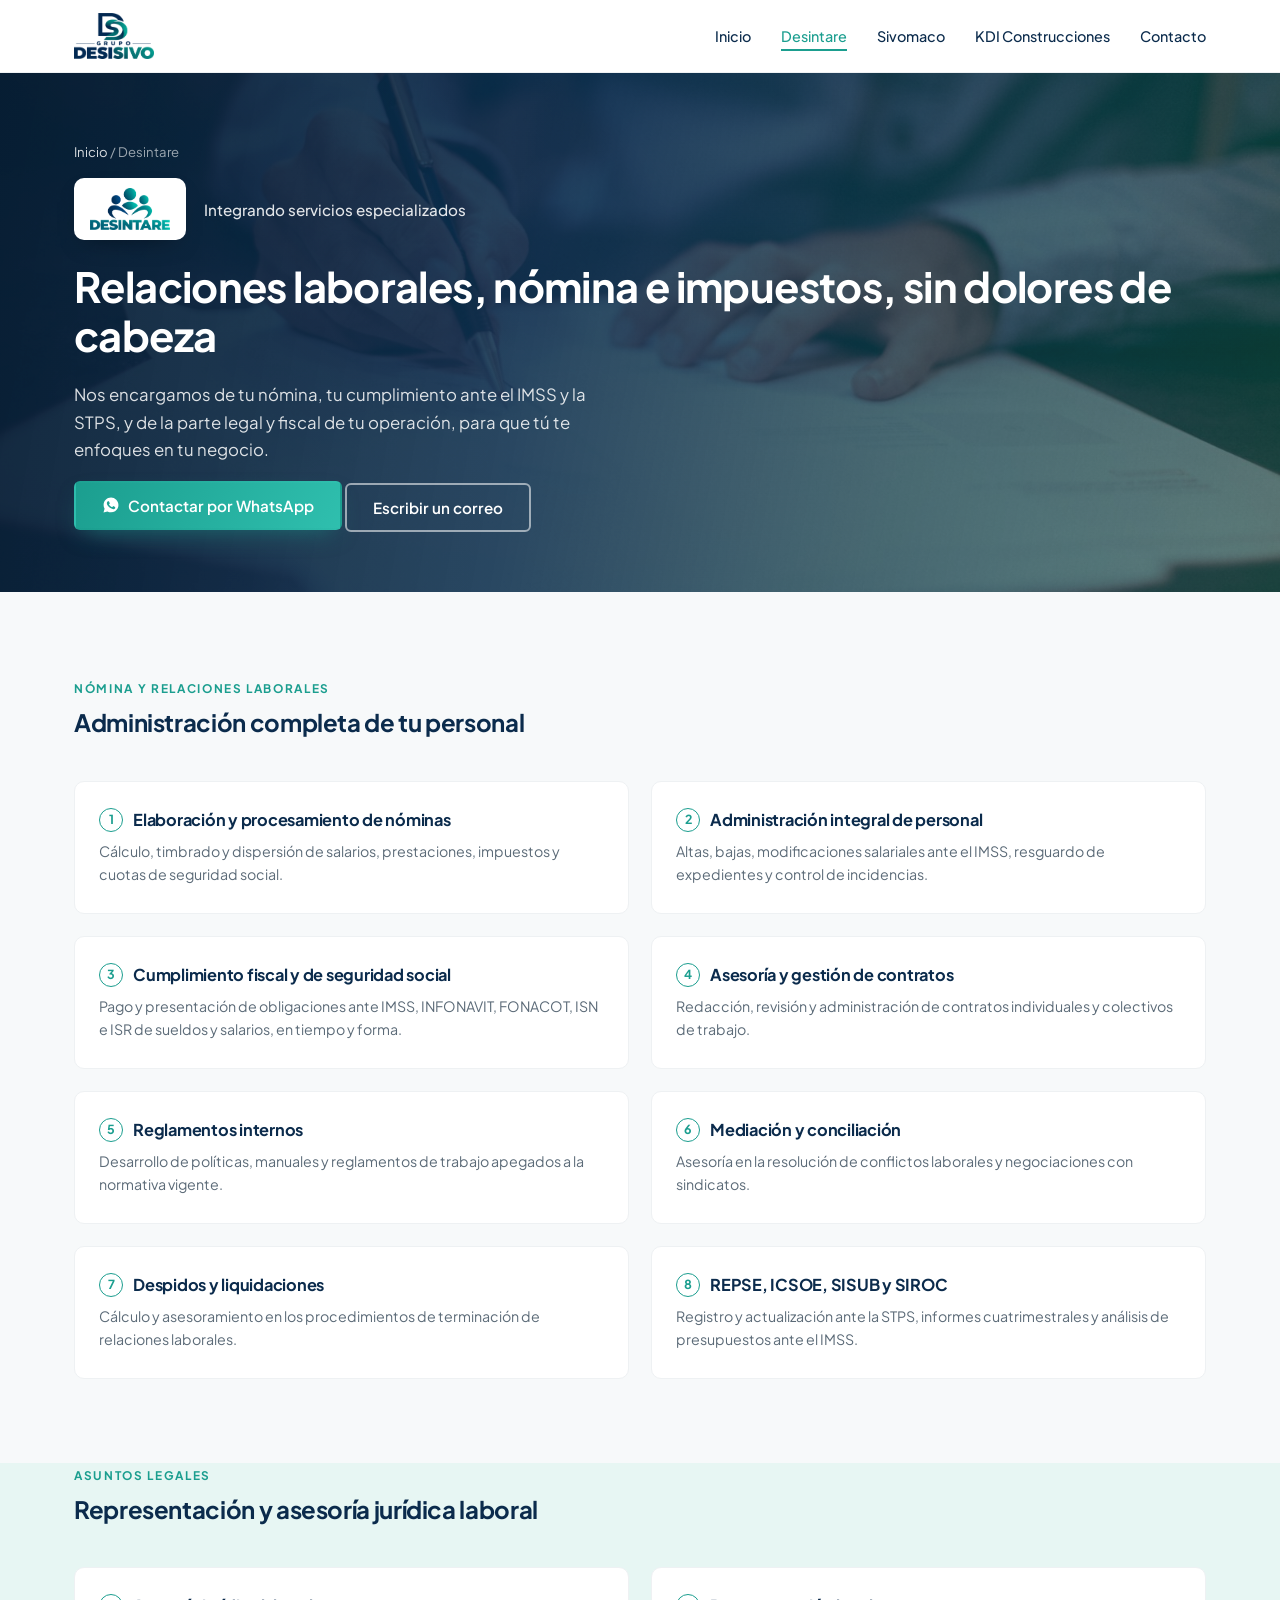
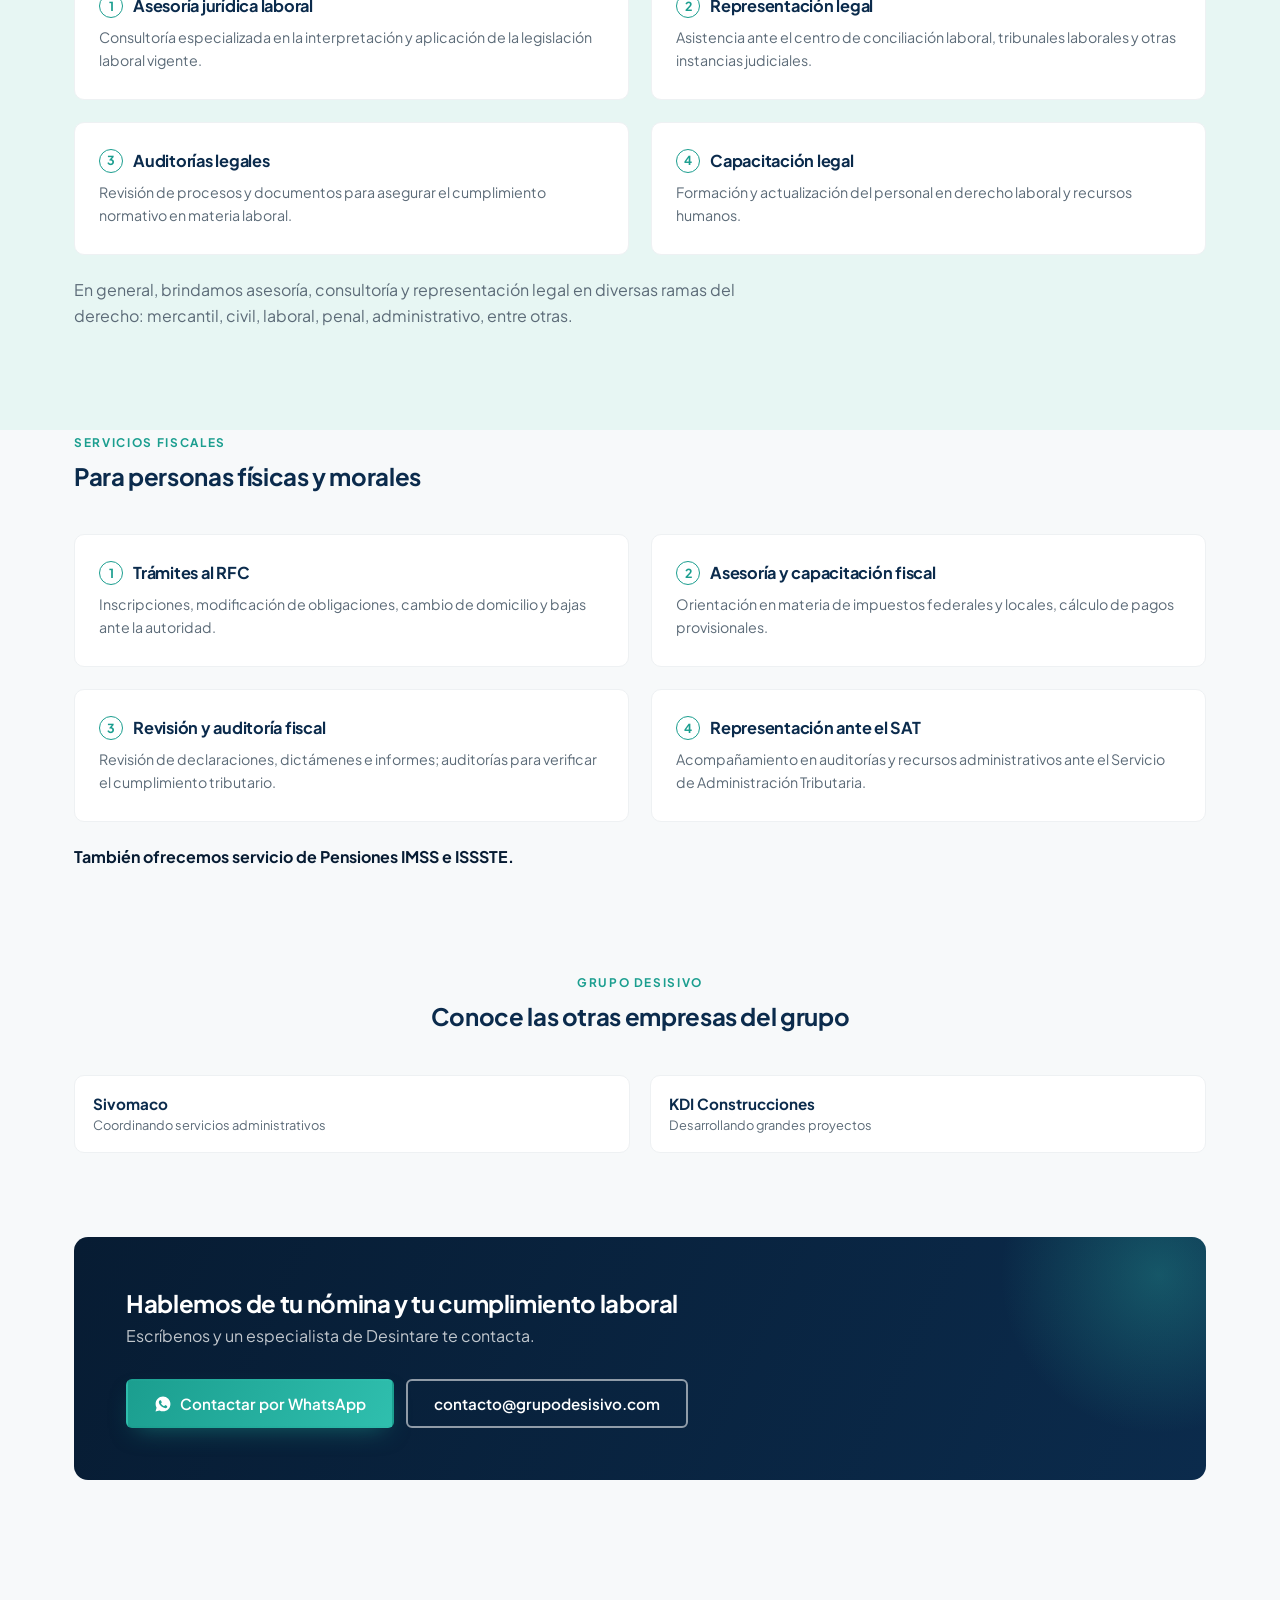
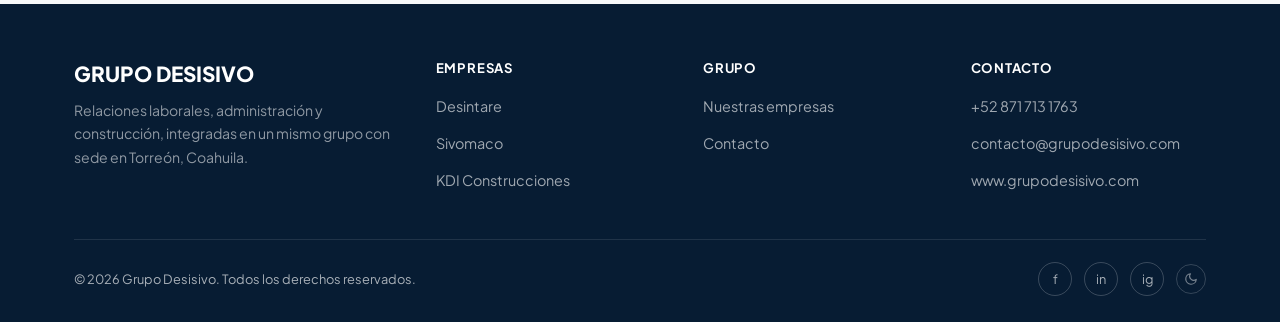
==== commit bb275d1b: "Corrige nombre de KDI y arregla espaciado del logo en móvil - Reemplaza todas las apariciones visibl" ====
--- a/desintare.html
+++ b/desintare.html
@@ -21,7 +21,7 @@
       <a href="index.html">Inicio</a>
       <a href="desintare.html" class="active">Desintare</a>
       <a href="sivomaco.html">Sivomaco</a>
-      <a href="kd1.html">KD1 Construcciones</a>
+      <a href="kd1.html">KDI Construcciones</a>
       <a href="index.html#contacto">Contacto</a>
     </nav>
     <button class="menu-toggle" aria-label="Abrir menú"><span></span><span></span><span></span></button>
@@ -106,7 +106,7 @@
         <div><b>Sivomaco</b><span>Coordinando servicios administrativos</span></div>
       </a>
       <a class="mini-card" href="kd1.html">
-        <div><b>KD1 Construcciones</b><span>Desarrollando grandes proyectos</span></div>
+        <div><b>KDI Construcciones</b><span>Desarrollando grandes proyectos</span></div>
       </a>
     </div>
   </div>
@@ -134,7 +134,7 @@
         <span class="desisivo-f">GRUPO DESISIVO</span>
         <p style="margin-top:12px; color:rgba(255,255,255,.55); font-size:.88rem;">Relaciones laborales, administración y construcción, integradas en un mismo grupo con sede en Torreón, Coahuila.</p>
       </div>
-      <div><h4>Empresas</h4><ul><li><a href="desintare.html">Desintare</a></li><li><a href="sivomaco.html">Sivomaco</a></li><li><a href="kd1.html">KD1 Construcciones</a></li></ul></div>
+      <div><h4>Empresas</h4><ul><li><a href="desintare.html">Desintare</a></li><li><a href="sivomaco.html">Sivomaco</a></li><li><a href="kd1.html">KDI Construcciones</a></li></ul></div>
       <div><h4>Grupo</h4><ul><li><a href="index.html#empresas">Nuestras empresas</a></li><li><a href="index.html#contacto">Contacto</a></li></ul></div>
       <div><h4>Contacto</h4><ul><li><a href="tel:+528717131763">+52 871 713 1763</a></li><li><a href="mailto:contacto@grupodesisivo.com">contacto@grupodesisivo.com</a></li><li><a href="https://www.grupodesisivo.com" target="_blank" rel="noopener">www.grupodesisivo.com</a></li></ul></div>
     </div>
--- a/assets/css/style.css
+++ b/assets/css/style.css
@@ -221,7 +221,8 @@
   display: flex;
   align-items: center;
   justify-content: space-between;
-  padding: 14px 24px;
+  min-height: 72px;
+  padding: 10px 24px;
 }
 
 .brand {
@@ -858,12 +859,13 @@
   .wrap { padding: 0 18px; }
 
   /* header */
-  .header-inner { padding: 12px 18px; }
-  .brand-logo { height: 36px; }
+  .header-inner { min-height: 60px; padding: 8px 18px; }
+  .brand-logo { height: 32px; }
   :root[data-theme="dark"] .brand-logo { padding: 4px 7px; }
   .brand-mark { width: 36px; height: 36px; }
   .brand-text .desisivo { font-size: 1.08rem; }
   .brand-text .grupo { font-size: .56rem; letter-spacing: .18em; }
+  .menu-toggle { padding: 10px 6px; }
 
   /* logo de empresa en su pagina */
   .company-hero .company-logo { height: 46px; padding: 8px 12px; }
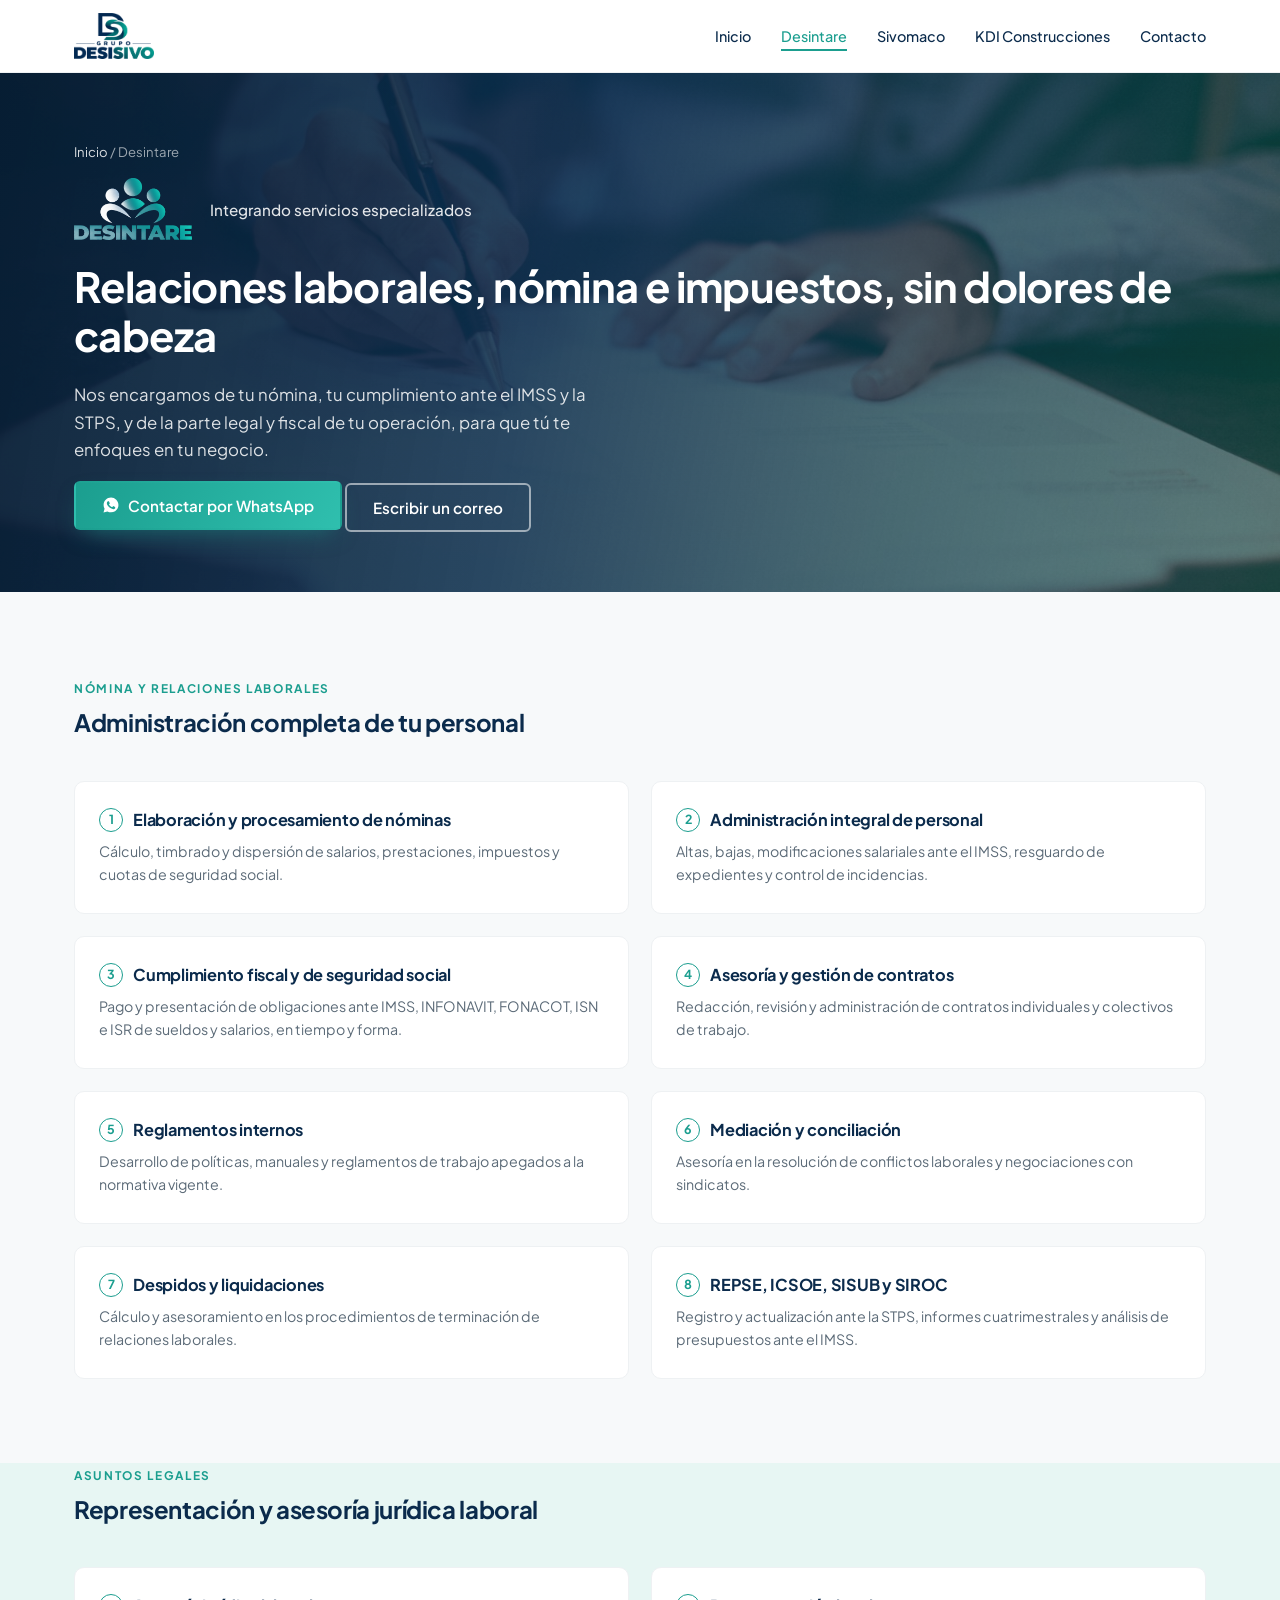
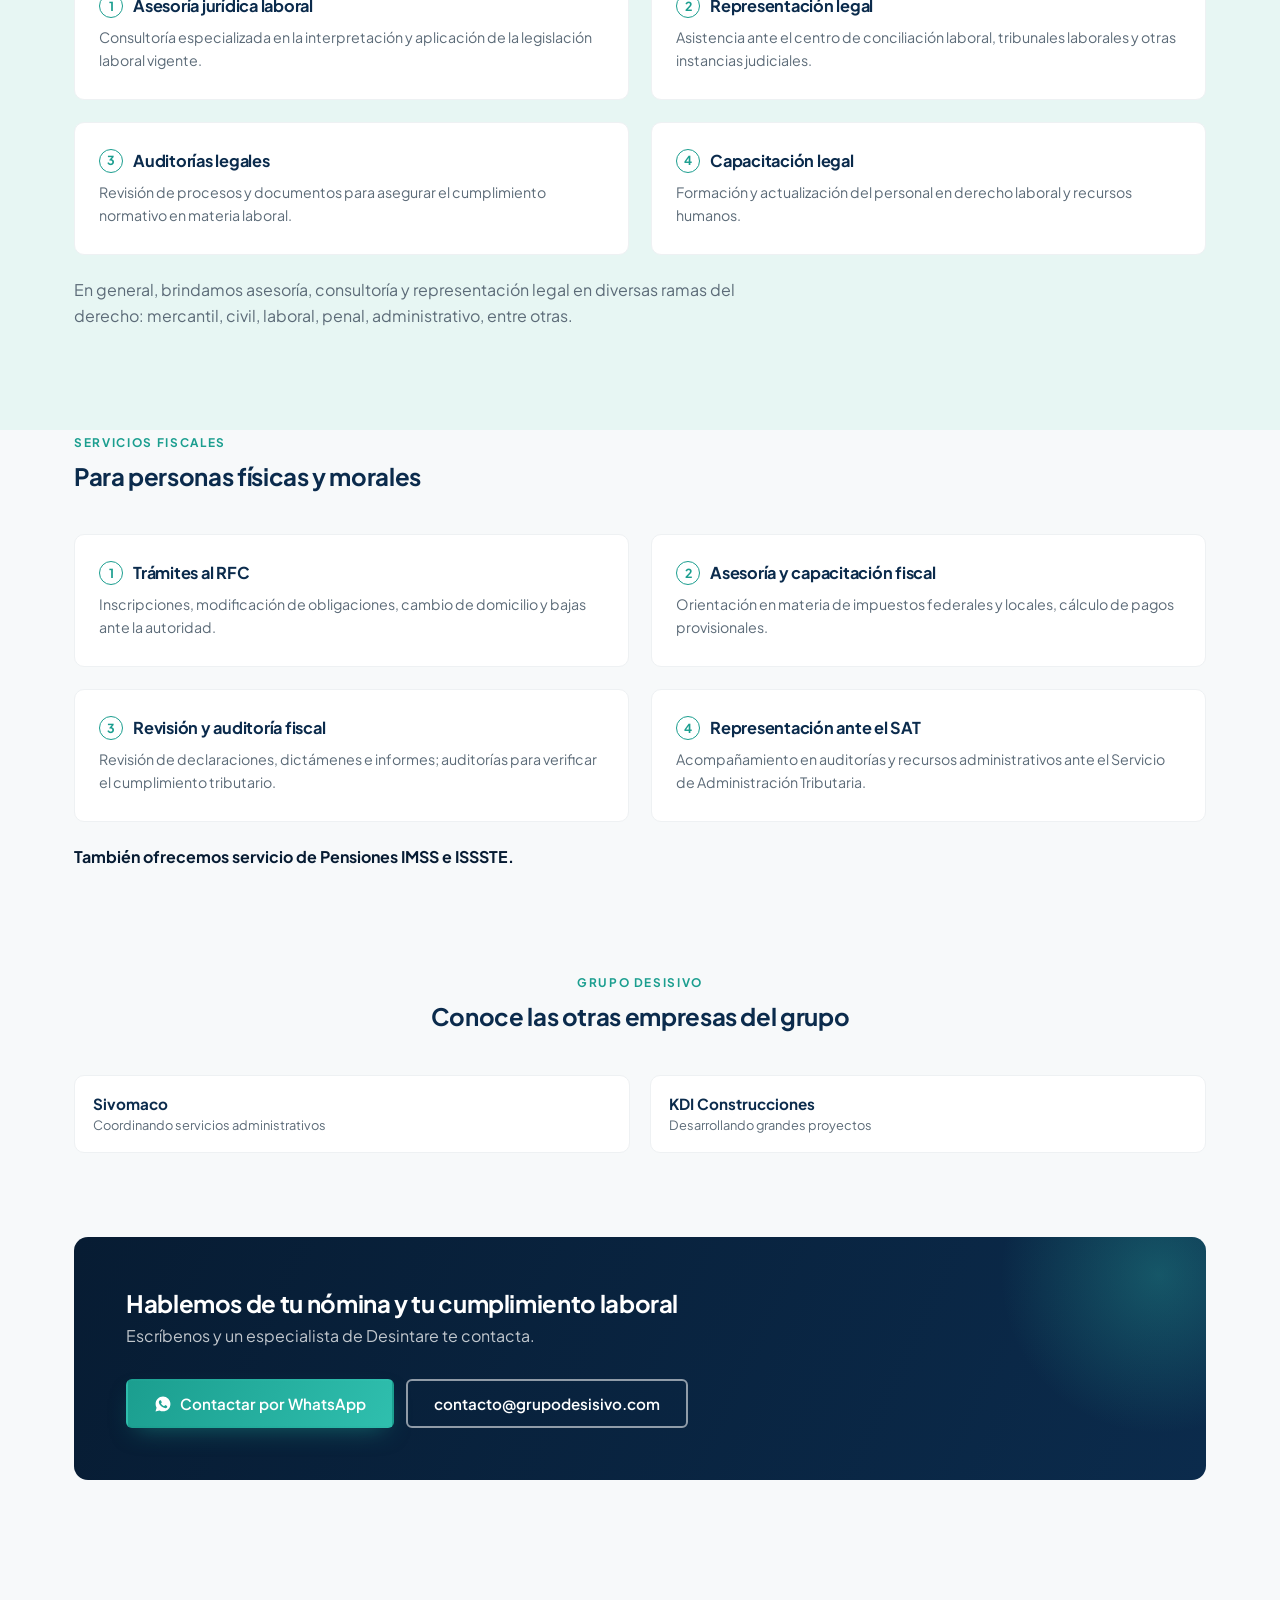
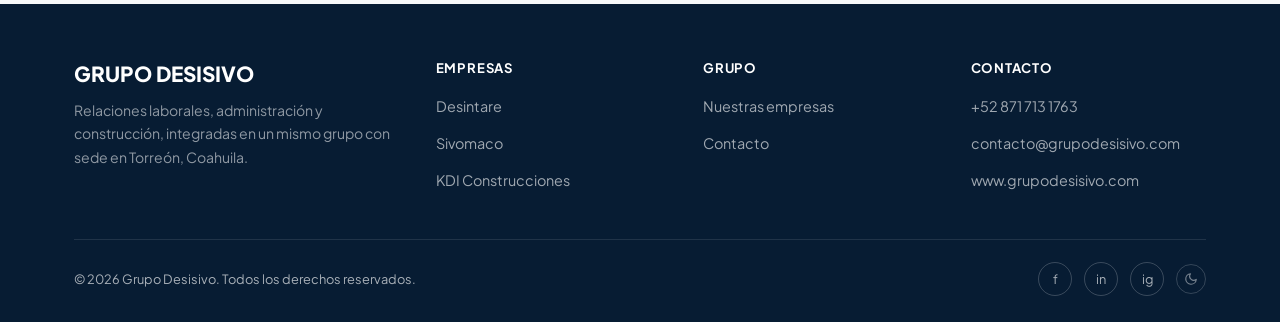
==== commit 709dc772: "Logo adaptado a modo oscuro sin caja blanca, y corrige tamaño inconsistente - Genera variante clara/" ====
--- a/desintare.html
+++ b/desintare.html
@@ -15,7 +15,8 @@
 <header class="site-header">
   <div class="wrap header-inner">
     <a href="index.html" class="brand">
-      <img src="assets/img/logo-desisivo.png" alt="Grupo Desisivo" class="brand-logo">
+      <img src="assets/img/logo-desisivo.png" alt="Grupo Desisivo" class="brand-logo brand-logo-light">
+      <img src="assets/img/logo-desisivo-dark.png" alt="Grupo Desisivo" class="brand-logo brand-logo-dark">
     </a>
     <nav class="main-nav">
       <a href="index.html">Inicio</a>
@@ -32,7 +33,7 @@
   <div class="wrap">
     <div class="breadcrumb"><a href="index.html">Inicio</a> / Desintare</div>
     <div class="company-logo-box">
-      <img src="assets/img/logo-desintare.png" alt="Desintare" class="company-logo">
+      <img src="assets/img/logo-desintare-dark.png" alt="Desintare" class="company-logo">
       <span class="company-slogan">Integrando servicios especializados</span>
     </div>
     <h1>Relaciones laborales, nómina e impuestos, sin dolores de cabeza</h1>
--- a/assets/css/style.css
+++ b/assets/css/style.css
@@ -231,18 +231,15 @@
   gap: 12px;
 }
 
-/* logo oficial del grupo */
+/* logo oficial del grupo: variante clara/oscura, se alterna sin JS */
 .brand-logo {
   height: 46px;
   width: auto;
   display: block;
 }
-/* en modo oscuro el navy del logo se pierde: va sobre chip blanco */
-:root[data-theme="dark"] .brand-logo {
-  background: #fff;
-  padding: 5px 9px;
-  border-radius: 8px;
-}
+.brand-logo-dark { display: none; }
+:root[data-theme="dark"] .brand-logo-light { display: none; }
+:root[data-theme="dark"] .brand-logo-dark { display: block; }
 
 .brand-mark {
   width: 42px;
@@ -760,13 +757,10 @@
   margin-bottom: 22px;
 }
 /* logo oficial sobre chip blanco: el hero es oscuro y el navy del logo se perderia */
+/* logo ya viene en su variante clara (blanco + teal): el hero siempre es oscuro, no necesita caja */
 .company-hero .company-logo {
   height: 62px;
   width: auto;
-  background: #fff;
-  padding: 10px 16px;
-  border-radius: 10px;
-  box-shadow: 0 10px 26px -14px rgba(0,0,0,.5);
 }
 .company-hero .company-slogan {
   color: rgba(255,255,255,.88);
@@ -861,14 +855,13 @@
   /* header */
   .header-inner { min-height: 60px; padding: 8px 18px; }
   .brand-logo { height: 32px; }
-  :root[data-theme="dark"] .brand-logo { padding: 4px 7px; }
   .brand-mark { width: 36px; height: 36px; }
   .brand-text .desisivo { font-size: 1.08rem; }
   .brand-text .grupo { font-size: .56rem; letter-spacing: .18em; }
   .menu-toggle { padding: 10px 6px; }
 
   /* logo de empresa en su pagina */
-  .company-hero .company-logo { height: 46px; padding: 8px 12px; }
+  .company-hero .company-logo { height: 46px; }
   .company-hero .company-slogan { font-size: .88rem; }
 
   /* menú desplegable anclado al header.
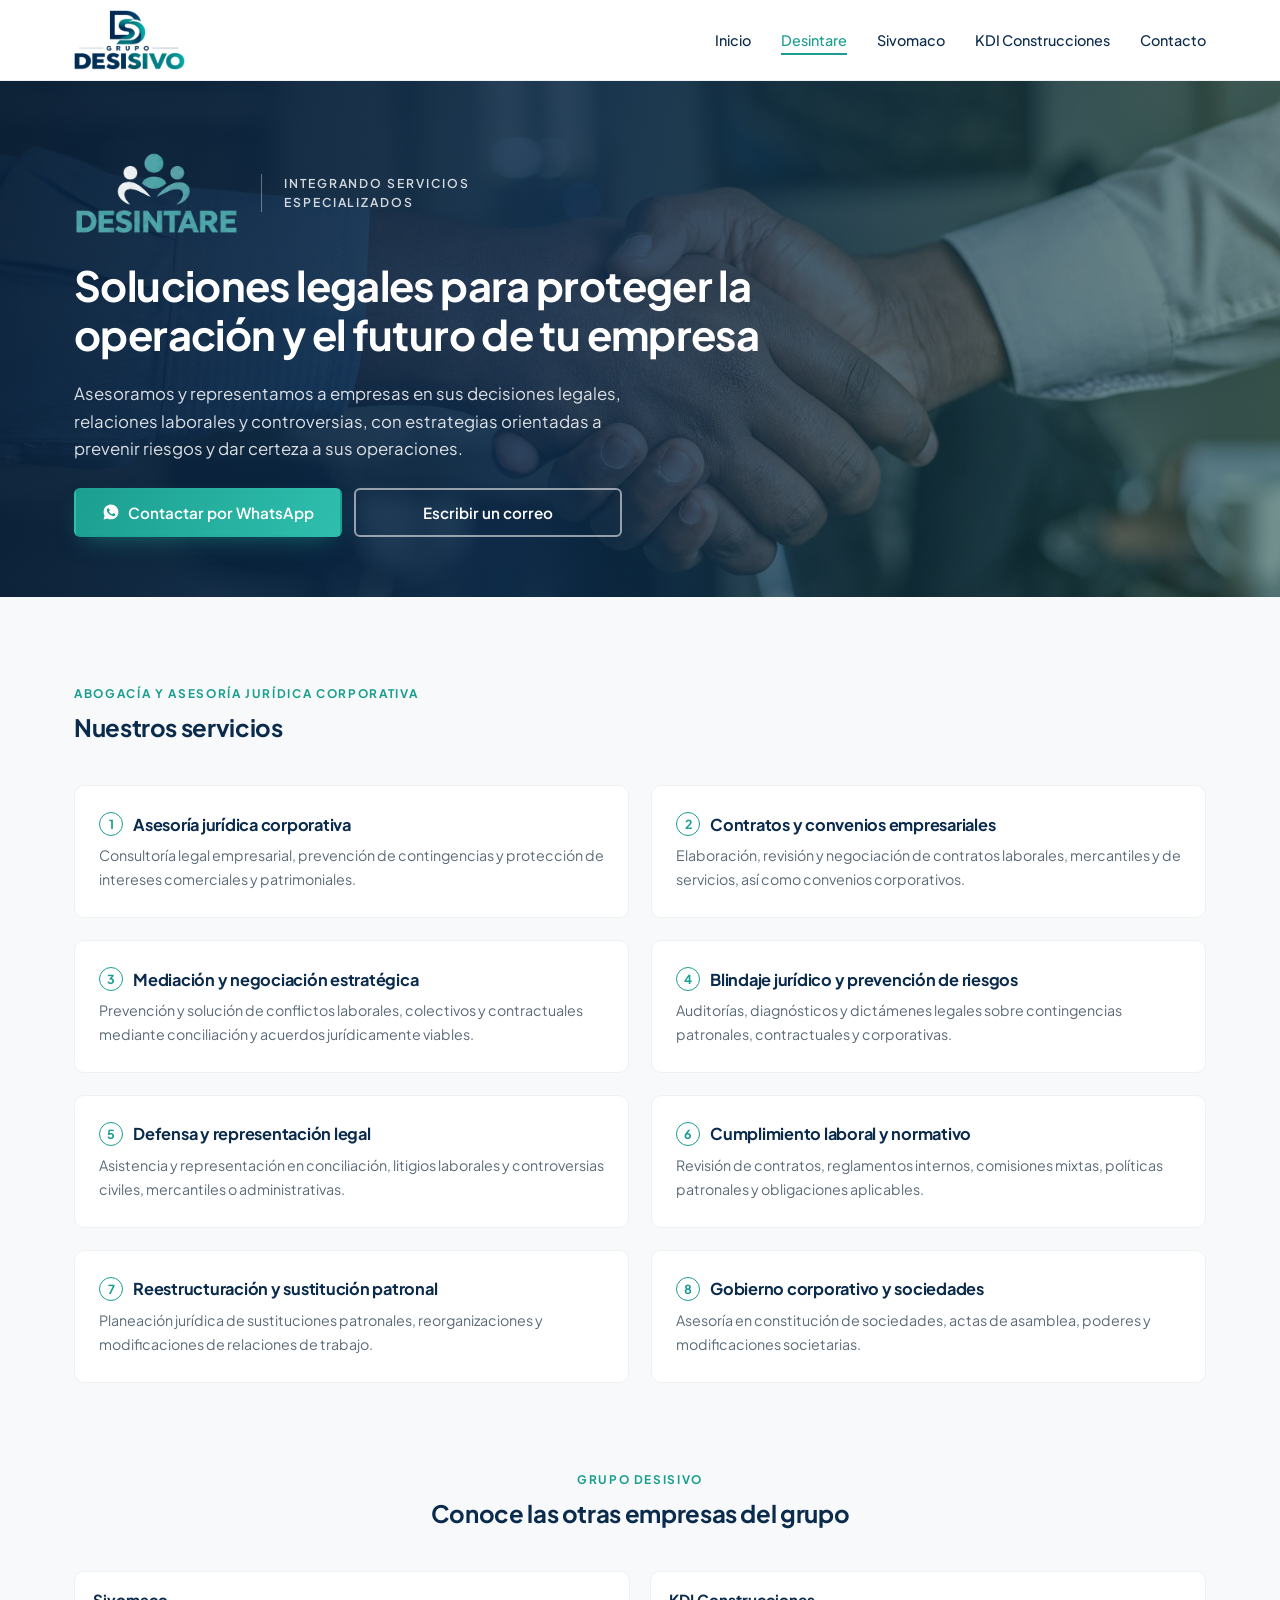
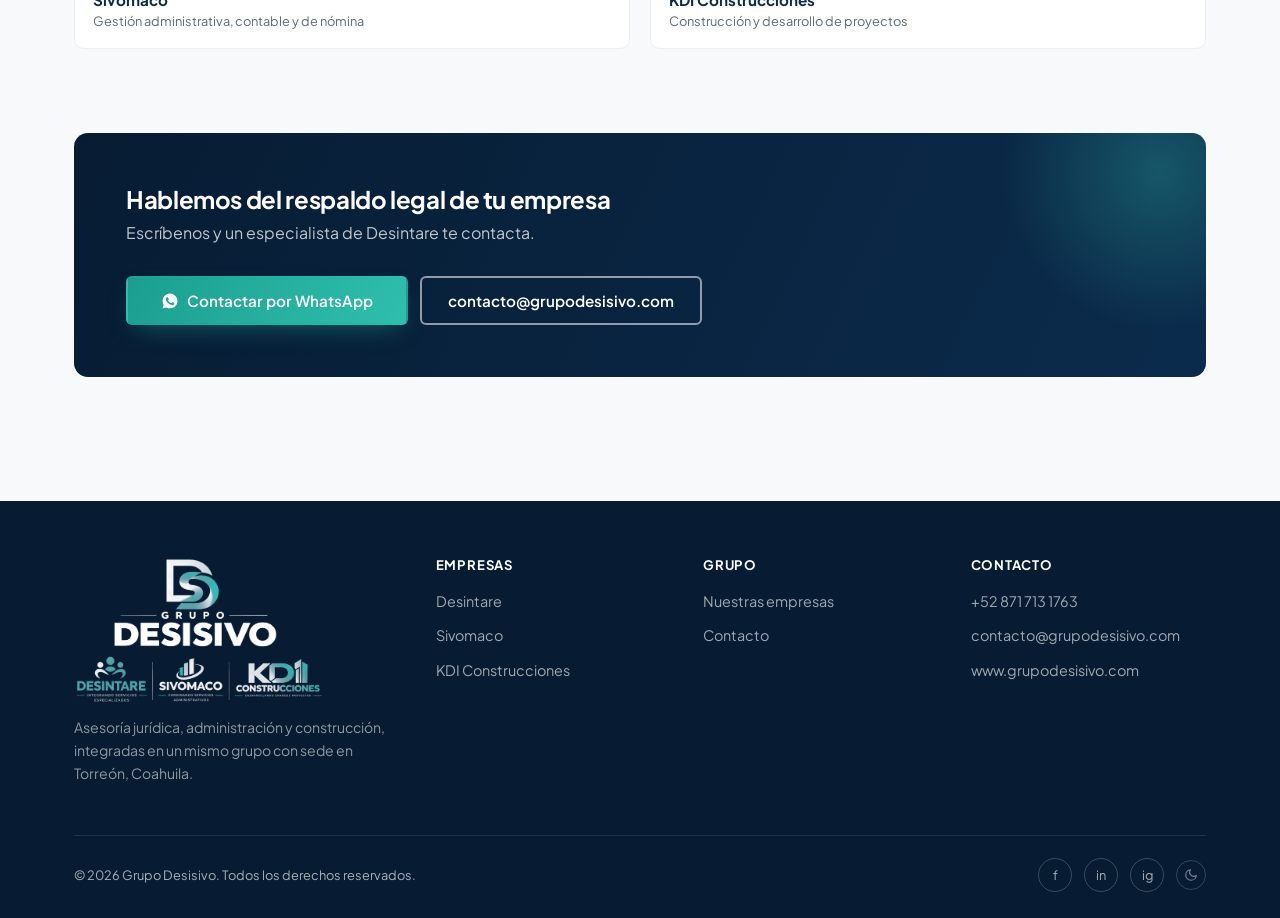
==== commit 37e73c62: "Aplica solicitud de cambios del cliente y portafolio de KDI Desintare pasa a abogacía corporativa y " ====
--- a/desintare.html
+++ b/desintare.html
@@ -3,8 +3,8 @@
 <head>
 <meta charset="UTF-8">
 <meta name="viewport" content="width=device-width, initial-scale=1.0, viewport-fit=cover">
-<title>Desintare | Relaciones Laborales, Nóminas e Impuestos — Grupo Desisivo</title>
-<meta name="description" content="Desintare, empresa de Grupo Desisivo: elaboración de nóminas, administración de personal, cumplimiento IMSS/STPS, asesoría legal laboral y servicios fiscales.">
+<title>Desintare | Abogacía y Asesoría Jurídica Corporativa — Grupo Desisivo</title>
+<meta name="description" content="Desintare, empresa de Grupo Desisivo: asesoría jurídica corporativa, relaciones laborales, cumplimiento normativo y defensa empresarial.">
 <link rel="stylesheet" href="assets/css/style.css">
 <script>(function(){try{if(localStorage.getItem('gd-theme')==='dark'){document.documentElement.setAttribute('data-theme','dark');}}catch(e){}})();</script>
 </head>
@@ -29,15 +29,14 @@
   </div>
 </header>
 
-<section class="company-hero" style="background: linear-gradient(100deg, rgba(7,28,51,.94) 0%, rgba(11,43,76,.86) 42%, rgba(19,66,56,.55) 100%), url('assets/img/desintare-nomina.jpg') center/cover;">
+<section class="company-hero" style="background: linear-gradient(100deg, rgba(7,28,51,.94) 0%, rgba(11,43,76,.86) 42%, rgba(19,66,56,.55) 100%), url('assets/img/desintare-juridico.jpg') center/cover;">
   <div class="wrap">
-    <div class="breadcrumb"><a href="index.html">Inicio</a> / Desintare</div>
     <div class="company-logo-box">
       <img src="assets/img/logo-desintare-dark.png" alt="Desintare" class="company-logo">
       <span class="company-slogan">Integrando servicios especializados</span>
     </div>
-    <h1>Relaciones laborales, nómina e impuestos, sin dolores de cabeza</h1>
-    <p class="tag">Nos encargamos de tu nómina, tu cumplimiento ante el IMSS y la STPS, y de la parte legal y fiscal de tu operación, para que tú te enfoques en tu negocio.</p>
+    <h1>Soluciones legales para proteger la operación y el futuro de tu empresa</h1>
+    <p class="tag">Asesoramos y representamos a empresas en sus decisiones legales, relaciones laborales y controversias, con estrategias orientadas a prevenir riesgos y dar certeza a sus operaciones.</p>
     <div class="hero-actions">
       <a href="https://wa.me/528717131763" target="_blank" rel="noopener" class="btn btn-primary btn-wa"><svg class="btn-icon" viewBox="0 0 24 24" fill="currentColor" aria-hidden="true"><path d="M12.04 2C6.58 2 2.13 6.44 2.13 11.9c0 1.75.46 3.45 1.32 4.95L2 22l5.26-1.38c1.45.79 3.08 1.21 4.75 1.21h.01c5.46 0 9.9-4.44 9.9-9.9 0-2.64-1.03-5.13-2.9-7A9.82 9.82 0 0 0 12.04 2Zm5.8 14.14c-.24.68-1.4 1.32-1.93 1.4-.5.08-1.11.11-1.79-.11-.41-.13-.94-.3-1.62-.6-2.85-1.23-4.71-4.1-4.85-4.29-.14-.19-1.16-1.54-1.16-2.94s.73-2.09.99-2.38c.26-.28.56-.35.75-.35h.53c.17 0 .4-.06.62.48.24.58.81 2 .88 2.14.07.14.12.31.02.5-.09.19-.14.31-.28.48-.14.16-.29.36-.42.49-.14.14-.28.28-.12.56.16.28.71 1.17 1.53 1.9 1.05.93 1.93 1.22 2.21 1.36.28.14.44.12.6-.07.16-.19.68-.79.86-1.06.18-.27.36-.22.6-.13.24.09 1.55.73 1.82.87.27.14.44.2.51.32.07.13.07.71-.17 1.39Z"/></svg>Contactar por WhatsApp</a>
       <a href="mailto:contacto@grupodesisivo.com" class="btn btn-outline">Escribir un correo</a>
@@ -48,51 +47,19 @@
 <section class="section">
   <div class="wrap">
     <div class="section-head reveal">
-      <span class="eyebrow">Nómina y relaciones laborales</span>
-      <h2>Administración completa de tu personal</h2>
+      <span class="eyebrow">Abogacía y asesoría jurídica corporativa</span>
+      <h2>Nuestros servicios</h2>
     </div>
     <div class="service-grid reveal">
-      <div class="service-card"><h3><span class="num">1</span>Elaboración y procesamiento de nóminas</h3><p>Cálculo, timbrado y dispersión de salarios, prestaciones, impuestos y cuotas de seguridad social.</p></div>
-      <div class="service-card"><h3><span class="num">2</span>Administración integral de personal</h3><p>Altas, bajas, modificaciones salariales ante el IMSS, resguardo de expedientes y control de incidencias.</p></div>
-      <div class="service-card"><h3><span class="num">3</span>Cumplimiento fiscal y de seguridad social</h3><p>Pago y presentación de obligaciones ante IMSS, INFONAVIT, FONACOT, ISN e ISR de sueldos y salarios, en tiempo y forma.</p></div>
-      <div class="service-card"><h3><span class="num">4</span>Asesoría y gestión de contratos</h3><p>Redacción, revisión y administración de contratos individuales y colectivos de trabajo.</p></div>
-      <div class="service-card"><h3><span class="num">5</span>Reglamentos internos</h3><p>Desarrollo de políticas, manuales y reglamentos de trabajo apegados a la normativa vigente.</p></div>
-      <div class="service-card"><h3><span class="num">6</span>Mediación y conciliación</h3><p>Asesoría en la resolución de conflictos laborales y negociaciones con sindicatos.</p></div>
-      <div class="service-card"><h3><span class="num">7</span>Despidos y liquidaciones</h3><p>Cálculo y asesoramiento en los procedimientos de terminación de relaciones laborales.</p></div>
-      <div class="service-card"><h3><span class="num">8</span>REPSE, ICSOE, SISUB y SIROC</h3><p>Registro y actualización ante la STPS, informes cuatrimestrales y análisis de presupuestos ante el IMSS.</p></div>
+      <div class="service-card"><h3><span class="num">1</span>Asesoría jurídica corporativa</h3><p>Consultoría legal empresarial, prevención de contingencias y protección de intereses comerciales y patrimoniales.</p></div>
+      <div class="service-card"><h3><span class="num">2</span>Contratos y convenios empresariales</h3><p>Elaboración, revisión y negociación de contratos laborales, mercantiles y de servicios, así como convenios corporativos.</p></div>
+      <div class="service-card"><h3><span class="num">3</span>Mediación y negociación estratégica</h3><p>Prevención y solución de conflictos laborales, colectivos y contractuales mediante conciliación y acuerdos jurídicamente viables.</p></div>
+      <div class="service-card"><h3><span class="num">4</span>Blindaje jurídico y prevención de riesgos</h3><p>Auditorías, diagnósticos y dictámenes legales sobre contingencias patronales, contractuales y corporativas.</p></div>
+      <div class="service-card"><h3><span class="num">5</span>Defensa y representación legal</h3><p>Asistencia y representación en conciliación, litigios laborales y controversias civiles, mercantiles o administrativas.</p></div>
+      <div class="service-card"><h3><span class="num">6</span>Cumplimiento laboral y normativo</h3><p>Revisión de contratos, reglamentos internos, comisiones mixtas, políticas patronales y obligaciones aplicables.</p></div>
+      <div class="service-card"><h3><span class="num">7</span>Reestructuración y sustitución patronal</h3><p>Planeación jurídica de sustituciones patronales, reorganizaciones y modificaciones de relaciones de trabajo.</p></div>
+      <div class="service-card"><h3><span class="num">8</span>Gobierno corporativo y sociedades</h3><p>Asesoría en constitución de sociedades, actas de asamblea, poderes y modificaciones societarias.</p></div>
     </div>
-  </div>
-</section>
-
-<section class="section" style="padding-top:0; background:var(--teal-pale);">
-  <div class="wrap">
-    <div class="section-head reveal">
-      <span class="eyebrow">Asuntos legales</span>
-      <h2>Representación y asesoría jurídica laboral</h2>
-    </div>
-    <div class="service-grid reveal">
-      <div class="service-card"><h3><span class="num">1</span>Asesoría jurídica laboral</h3><p>Consultoría especializada en la interpretación y aplicación de la legislación laboral vigente.</p></div>
-      <div class="service-card"><h3><span class="num">2</span>Representación legal</h3><p>Asistencia ante el centro de conciliación laboral, tribunales laborales y otras instancias judiciales.</p></div>
-      <div class="service-card"><h3><span class="num">3</span>Auditorías legales</h3><p>Revisión de procesos y documentos para asegurar el cumplimiento normativo en materia laboral.</p></div>
-      <div class="service-card"><h3><span class="num">4</span>Capacitación legal</h3><p>Formación y actualización del personal en derecho laboral y recursos humanos.</p></div>
-    </div>
-    <p style="margin-top:22px; max-width:720px;">En general, brindamos asesoría, consultoría y representación legal en diversas ramas del derecho: mercantil, civil, laboral, penal, administrativo, entre otras.</p>
-  </div>
-</section>
-
-<section class="section" style="padding-top:0;">
-  <div class="wrap">
-    <div class="section-head reveal">
-      <span class="eyebrow">Servicios fiscales</span>
-      <h2>Para personas físicas y morales</h2>
-    </div>
-    <div class="service-grid reveal">
-      <div class="service-card"><h3><span class="num">1</span>Trámites al RFC</h3><p>Inscripciones, modificación de obligaciones, cambio de domicilio y bajas ante la autoridad.</p></div>
-      <div class="service-card"><h3><span class="num">2</span>Asesoría y capacitación fiscal</h3><p>Orientación en materia de impuestos federales y locales, cálculo de pagos provisionales.</p></div>
-      <div class="service-card"><h3><span class="num">3</span>Revisión y auditoría fiscal</h3><p>Revisión de declaraciones, dictámenes e informes; auditorías para verificar el cumplimiento tributario.</p></div>
-      <div class="service-card"><h3><span class="num">4</span>Representación ante el SAT</h3><p>Acompañamiento en auditorías y recursos administrativos ante el Servicio de Administración Tributaria.</p></div>
-    </div>
-    <p style="margin-top:22px;"><b style="color:var(--navy-deep);">También ofrecemos servicio de Pensiones IMSS e ISSSTE.</b></p>
   </div>
 </section>
 
@@ -104,10 +71,10 @@
     </div>
     <div class="other-companies reveal">
       <a class="mini-card" href="sivomaco.html">
-        <div><b>Sivomaco</b><span>Coordinando servicios administrativos</span></div>
+        <div><b>Sivomaco</b><span>Gestión administrativa, contable y de nómina</span></div>
       </a>
       <a class="mini-card" href="kd1.html">
-        <div><b>KDI Construcciones</b><span>Desarrollando grandes proyectos</span></div>
+        <div><b>KDI Construcciones</b><span>Construcción y desarrollo de proyectos</span></div>
       </a>
     </div>
   </div>
@@ -117,7 +84,7 @@
   <div class="wrap">
     <div class="cta-band reveal">
       <div>
-        <h2>Hablemos de tu nómina y tu cumplimiento laboral</h2>
+        <h2>Hablemos del respaldo legal de tu empresa</h2>
         <p>Escríbenos y un especialista de Desintare te contacta.</p>
       </div>
       <div class="actions">
@@ -132,8 +99,8 @@
   <div class="wrap">
     <div class="footer-grid">
       <div class="footer-brand">
-        <span class="desisivo-f">GRUPO DESISIVO</span>
-        <p style="margin-top:12px; color:rgba(255,255,255,.55); font-size:.88rem;">Relaciones laborales, administración y construcción, integradas en un mismo grupo con sede en Torreón, Coahuila.</p>
+        <img src="assets/img/logo-desisivo-composite-dark.png" alt="Grupo Desisivo — Desintare, Sivomaco y KDI Construcciones" class="footer-logo" loading="lazy">
+        <p style="margin-top:12px; color:rgba(255,255,255,.55); font-size:.88rem;">Asesoría jurídica, administración y construcción, integradas en un mismo grupo con sede en Torreón, Coahuila.</p>
       </div>
       <div><h4>Empresas</h4><ul><li><a href="desintare.html">Desintare</a></li><li><a href="sivomaco.html">Sivomaco</a></li><li><a href="kd1.html">KDI Construcciones</a></li></ul></div>
       <div><h4>Grupo</h4><ul><li><a href="index.html#empresas">Nuestras empresas</a></li><li><a href="index.html#contacto">Contacto</a></li></ul></div>
--- a/assets/css/style.css
+++ b/assets/css/style.css
@@ -86,11 +86,22 @@
   font-family: var(--font);
   font-weight: 600;
   font-size: .95rem;
+  line-height: 1.25;
   text-align: center;
   overflow-wrap: anywhere;
   border: 2px solid transparent;
   cursor: pointer;
   transition: transform .18s ease, box-shadow .18s ease, background .18s ease;
+}
+/* grid de columnas iguales: los botones quedan del mismo ancho y alineados (sin desfase por el icono) */
+.hero-actions,
+.cta-band .actions {
+  display: inline-grid;
+  grid-auto-flow: column;
+  grid-auto-columns: 1fr;
+  gap: 12px;
+  align-items: stretch;
+  max-width: 100%;
 }
 .btn:hover { transform: translateY(-2px); }
 
@@ -221,7 +232,7 @@
   display: flex;
   align-items: center;
   justify-content: space-between;
-  min-height: 72px;
+  min-height: 80px;
   padding: 10px 24px;
 }
 
@@ -233,13 +244,16 @@
 
 /* logo oficial del grupo: variante clara/oscura, se alterna sin JS */
 .brand-logo {
-  height: 46px;
+  height: 60px;
   width: auto;
   display: block;
 }
-.brand-logo-dark { display: none; }
-:root[data-theme="dark"] .brand-logo-light { display: none; }
-:root[data-theme="dark"] .brand-logo-dark { display: block; }
+/* variante por tema: .logo-light en fondo claro, .logo-dark (letras blancas) en fondo oscuro */
+.brand-logo-dark, .logo-dark { display: none; }
+:root[data-theme="dark"] .brand-logo-light,
+:root[data-theme="dark"] .logo-light { display: none; }
+:root[data-theme="dark"] .brand-logo-dark,
+:root[data-theme="dark"] .logo-dark { display: block; }
 
 .brand-mark {
   width: 42px;
@@ -666,6 +680,86 @@
 .showcase-overlay .btn { background: #fff; color: var(--navy-deep); }
 .showcase-overlay .btn:hover { background: rgba(255,255,255,.9); }
 
+/* ---------- composite brand showcase ---------- */
+.brand-composite {
+  display: flex;
+  justify-content: center;
+  margin: 8px auto 44px;
+  padding: 24px 16px;
+  max-width: 760px;
+}
+.brand-composite img {
+  width: 100%;
+  max-width: 640px;
+  height: auto;
+}
+@media (max-width: 760px) {
+  .brand-composite { margin: 4px auto 28px; padding: 12px 8px; }
+}
+
+/* ---------- logos de clientes ---------- */
+.clients-band {
+  background: var(--surface);
+  transition: background-color .35s ease;
+}
+.client-grid {
+  display: grid;
+  grid-template-columns: repeat(6, 1fr);
+  gap: 18px;
+  max-width: 1080px;
+  margin: 0 auto;
+}
+.client-slot {
+  position: relative;
+  aspect-ratio: 16 / 9;
+  background: var(--off-white);
+  border: 1px dashed var(--gray-light);
+  border-radius: 10px;
+  display: flex;
+  align-items: center;
+  justify-content: center;
+  overflow: hidden;
+  transition: border-color .25s ease, background .25s ease, transform .25s ease;
+}
+.client-slot:hover {
+  border-color: var(--teal);
+  background: var(--teal-pale);
+  transform: translateY(-2px);
+}
+.client-slot-label {
+  font-family: var(--font);
+  font-size: .72rem;
+  font-weight: 600;
+  letter-spacing: .12em;
+  text-transform: uppercase;
+  color: var(--gray);
+  opacity: .55;
+}
+/* cuando lleguen los logos reales: <img class="client-logo"> dentro del slot */
+.client-slot img.client-logo {
+  max-width: 70%;
+  max-height: 60%;
+  object-fit: contain;
+  filter: grayscale(1);
+  opacity: .72;
+  transition: filter .25s ease, opacity .25s ease;
+}
+.client-slot:hover img.client-logo {
+  filter: grayscale(0);
+  opacity: 1;
+}
+.client-slot:has(img.client-logo) .client-slot-label { display: none; }
+.client-slot:has(img.client-logo) {
+  background: transparent;
+  border-style: solid;
+  border-color: var(--gray-light);
+}
+:root[data-theme="dark"] .client-slot {
+  background: rgba(255,255,255,.03);
+  border-color: var(--gray-light);
+}
+:root[data-theme="dark"] .client-slot-label { color: rgba(255,255,255,.5); }
+
 /* ---------- panel oscuro contacto ---------- */
 .cta-band {
   background: linear-gradient(115deg, var(--navy-deep), var(--navy));
@@ -690,7 +784,7 @@
 }
 .cta-band h2 { color: #fff; margin-bottom: 6px; position: relative; z-index: 1;}
 .cta-band p { color: rgba(255,255,255,.75); margin: 0; position: relative; z-index: 1;}
-.cta-band .actions { position: relative; z-index: 1; display: flex; gap: 12px; flex-wrap: wrap; }
+.cta-band .actions { position: relative; z-index: 1; }
 
 /* ---------- footer ---------- */
 footer.site-footer {
@@ -714,14 +808,15 @@
   margin-bottom: 16px;
 }
 .footer-grid ul { list-style: none; padding: 0; margin: 0; }
-.footer-grid li { margin-bottom: 10px; }
+.footer-grid li { margin-bottom: 10px; font-size: .9rem; color: rgba(255,255,255,.62); }
 .footer-grid a { color: rgba(255,255,255,.62); font-size: .9rem; overflow-wrap: anywhere; }
 .footer-grid a:hover { color: var(--teal-light); }
-.footer-brand .desisivo-f {
-  font-family: var(--font);
-  font-weight: 800;
-  font-size: 1.3rem;
-  color: #fff;
+/* el footer siempre es oscuro: logo autorizado en su versión de letras blancas */
+.footer-logo {
+  width: 100%;
+  max-width: 250px;
+  height: auto;
+  display: block;
 }
 .footer-bottom {
   display: flex;
@@ -753,21 +848,80 @@
   display: flex;
   align-items: center;
   flex-wrap: wrap;
-  gap: 18px;
-  margin-bottom: 22px;
-}
-/* logo oficial sobre chip blanco: el hero es oscuro y el navy del logo se perderia */
-/* logo ya viene en su variante clara (blanco + teal): el hero siempre es oscuro, no necesita caja */
+  gap: 22px;
+  margin-bottom: 26px;
+}
+/* el hero siempre es oscuro: se usa la variante -dark del logo autorizado */
 .company-hero .company-logo {
-  height: 62px;
+  height: 84px;
   width: auto;
 }
+/* eslogan con el mismo tratamiento del lockup autorizado: mayúsculas espaciadas tras un divisor */
 .company-hero .company-slogan {
-  color: rgba(255,255,255,.88);
-  font-size: .95rem;
-  font-weight: 500;
-}
-.company-hero h1 { color: #fff; font-size: clamp(1.9rem, 3.4vw, 2.6rem); }
+  color: rgba(255,255,255,.82);
+  font-size: .76rem;
+  font-weight: 600;
+  letter-spacing: .16em;
+  text-transform: uppercase;
+  padding-left: 22px;
+  border-left: 1px solid rgba(255,255,255,.35);
+  line-height: 1.6;
+  max-width: 230px;
+}
+.company-hero h1 { color: #fff; font-size: clamp(1.9rem, 3.4vw, 2.6rem); max-width: 780px; }
+.company-hero .eyebrow { color: var(--teal-light); }
+.company-hero .hero-actions { margin-top: 8px; }
+
+/* catálogo detallado (KDI): especialidad + subservicios */
+.service-grid.detailed { align-items: start; }
+.service-card .service-intro { margin-bottom: 14px; }
+.service-list {
+  list-style: none;
+  padding: 0;
+  margin: 0;
+  border-top: 1px solid var(--gray-light);
+}
+.service-list li {
+  position: relative;
+  padding: 11px 0 11px 18px;
+  margin: 0;
+  border-bottom: 1px solid var(--gray-light);
+  font-size: .87rem;
+  line-height: 1.55;
+  color: var(--gray);
+}
+.service-list li:last-child { border-bottom: none; padding-bottom: 0; }
+.service-list li::before {
+  content: '';
+  position: absolute;
+  left: 2px; top: 19px;
+  width: 6px; height: 6px;
+  border-radius: 50%;
+  background: var(--teal);
+}
+.service-list li b { color: var(--heading); font-weight: 600; }
+.specialty-chips {
+  display: flex;
+  flex-wrap: wrap;
+  gap: 10px;
+  margin: 0 0 34px;
+  padding: 0;
+  list-style: none;
+}
+.specialty-chips li { margin: 0; }
+.specialty-chips a {
+  display: inline-block;
+  padding: 8px 16px;
+  border-radius: 999px;
+  border: 1px solid var(--gray-light);
+  background: var(--surface);
+  color: var(--heading);
+  font-size: .84rem;
+  font-weight: 600;
+  transition: border-color .2s ease, color .2s ease;
+}
+.specialty-chips a:hover { border-color: var(--teal); color: var(--teal); }
+.service-card[id] { scroll-margin-top: 100px; }
 .company-hero p.tag { color: rgba(255,255,255,.85); font-size: 1.05rem; max-width: 560px; }
 
 .breadcrumb {
@@ -846,6 +1000,7 @@
   .showcase img { height: 300px; }
   .showcase-overlay { position: static; transform: none; width: 100%; border-radius: 0; }
   .process-grid { grid-template-columns: 1fr 1fr; }
+  .client-grid { grid-template-columns: repeat(3, 1fr); gap: 14px; }
 }
 
 /* teléfonos */
@@ -854,15 +1009,15 @@
 
   /* header */
   .header-inner { min-height: 60px; padding: 8px 18px; }
-  .brand-logo { height: 32px; }
+  .brand-logo { height: 44px; }
   .brand-mark { width: 36px; height: 36px; }
   .brand-text .desisivo { font-size: 1.08rem; }
   .brand-text .grupo { font-size: .56rem; letter-spacing: .18em; }
   .menu-toggle { padding: 10px 6px; }
 
   /* logo de empresa en su pagina */
-  .company-hero .company-logo { height: 46px; }
-  .company-hero .company-slogan { font-size: .88rem; }
+  .company-hero .company-logo { height: 62px; }
+  .company-hero .company-slogan { font-size: .68rem; padding-left: 14px; max-width: 170px; }
 
   /* menú desplegable anclado al header.
      absolute + top:100% se resuelve contra el header (sticky), así que no
@@ -912,8 +1067,9 @@
   .hero-content { max-width: 100%; }
   .hero-content h1 { font-size: clamp(1.7rem, 7vw, 2.1rem); }
   .hero-content p.lead { font-size: .95rem; margin-bottom: 24px; }
-  .hero-actions { flex-direction: column; align-items: stretch; gap: 12px; margin-top: 24px; }
-  .hero-actions .btn { justify-content: center; width: 100%; }
+  .hero-actions,
+  .cta-band .actions { display: grid; grid-auto-flow: row; width: 100%; gap: 12px; }
+  .hero-actions { margin-top: 24px; }
   .hero-controls { bottom: 16px; }
   .hero-arrows { display: none; }
 
@@ -944,6 +1100,7 @@
 
   /* proceso */
   .process-grid { grid-template-columns: 1fr; gap: 16px; }
+  .client-grid { grid-template-columns: repeat(2, 1fr); gap: 12px; }
   .process-step { padding: 22px 20px; }
   .process-step .step-num { font-size: 1.6rem; }
 
@@ -954,8 +1111,6 @@
 
   /* cta */
   .cta-band { padding: 30px 22px; flex-direction: column; align-items: stretch; text-align: center; border-radius: 12px; }
-  .cta-band .actions { flex-direction: column; align-items: stretch; }
-  .cta-band .actions .btn { justify-content: center; width: 100%; }
 
   /* footer */
   .footer-grid { grid-template-columns: 1fr; gap: 28px; text-align: left; }
@@ -967,8 +1122,8 @@
   .company-hero .company-logo-box { gap: 12px; }
   .company-hero h1 { font-size: clamp(1.5rem, 6.5vw, 2rem); }
   .company-hero p.tag { font-size: .95rem; }
-  .company-hero .hero-actions { flex-direction: column; align-items: stretch; }
-  .company-hero .hero-actions .btn { justify-content: center; width: 100%; }
+  .specialty-chips { gap: 8px; margin-bottom: 26px; }
+  .specialty-chips a { padding: 7px 13px; font-size: .8rem; }
 
   .service-card { padding: 20px 18px; }
   .service-card h3 { font-size: .96rem; }
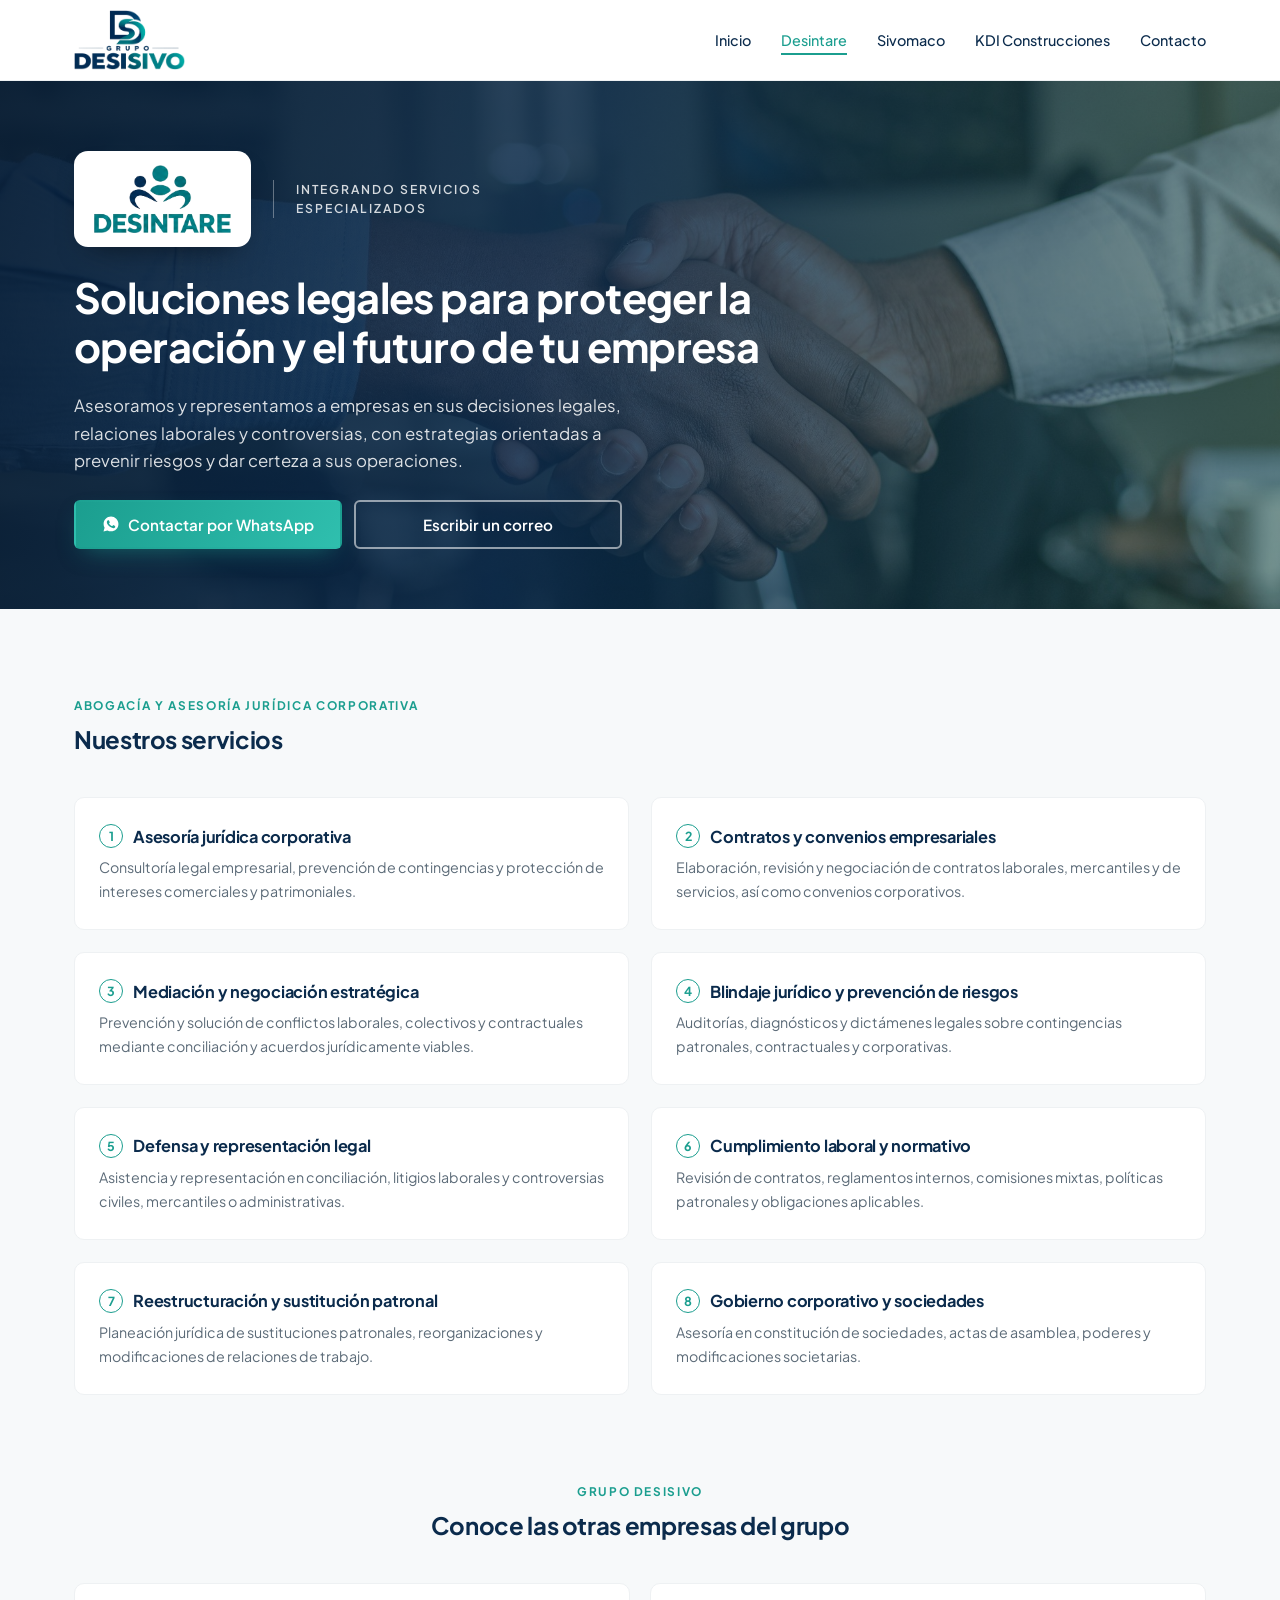
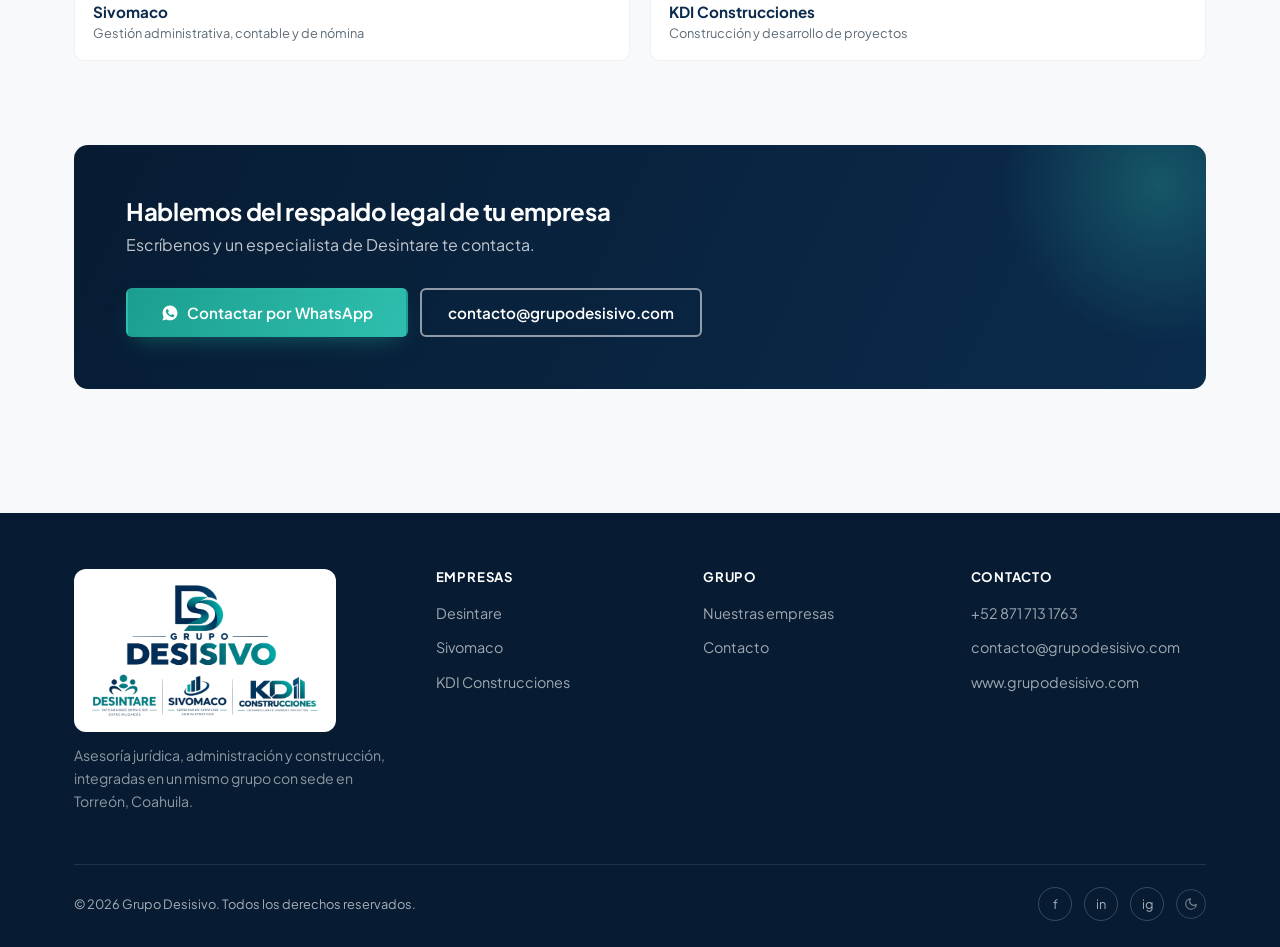
==== commit 4b9e9eff: "Corrige contacto, logos en colores originales y agrega servicios especializados El correo abre un me" ====
--- a/desintare.html
+++ b/desintare.html
@@ -15,8 +15,7 @@
 <header class="site-header">
   <div class="wrap header-inner">
     <a href="index.html" class="brand">
-      <img src="assets/img/logo-desisivo.png" alt="Grupo Desisivo" class="brand-logo brand-logo-light">
-      <img src="assets/img/logo-desisivo-dark.png" alt="Grupo Desisivo" class="brand-logo brand-logo-dark">
+      <img src="assets/img/logo-desisivo.png" alt="Grupo Desisivo" class="brand-logo">
     </a>
     <nav class="main-nav">
       <a href="index.html">Inicio</a>
@@ -32,13 +31,13 @@
 <section class="company-hero" style="background: linear-gradient(100deg, rgba(7,28,51,.94) 0%, rgba(11,43,76,.86) 42%, rgba(19,66,56,.55) 100%), url('assets/img/desintare-juridico.jpg') center/cover;">
   <div class="wrap">
     <div class="company-logo-box">
-      <img src="assets/img/logo-desintare-dark.png" alt="Desintare" class="company-logo">
+      <img src="assets/img/logo-desintare.png" alt="Desintare" class="company-logo">
       <span class="company-slogan">Integrando servicios especializados</span>
     </div>
     <h1>Soluciones legales para proteger la operación y el futuro de tu empresa</h1>
     <p class="tag">Asesoramos y representamos a empresas en sus decisiones legales, relaciones laborales y controversias, con estrategias orientadas a prevenir riesgos y dar certeza a sus operaciones.</p>
     <div class="hero-actions">
-      <a href="https://wa.me/528717131763" target="_blank" rel="noopener" class="btn btn-primary btn-wa"><svg class="btn-icon" viewBox="0 0 24 24" fill="currentColor" aria-hidden="true"><path d="M12.04 2C6.58 2 2.13 6.44 2.13 11.9c0 1.75.46 3.45 1.32 4.95L2 22l5.26-1.38c1.45.79 3.08 1.21 4.75 1.21h.01c5.46 0 9.9-4.44 9.9-9.9 0-2.64-1.03-5.13-2.9-7A9.82 9.82 0 0 0 12.04 2Zm5.8 14.14c-.24.68-1.4 1.32-1.93 1.4-.5.08-1.11.11-1.79-.11-.41-.13-.94-.3-1.62-.6-2.85-1.23-4.71-4.1-4.85-4.29-.14-.19-1.16-1.54-1.16-2.94s.73-2.09.99-2.38c.26-.28.56-.35.75-.35h.53c.17 0 .4-.06.62.48.24.58.81 2 .88 2.14.07.14.12.31.02.5-.09.19-.14.31-.28.48-.14.16-.29.36-.42.49-.14.14-.28.28-.12.56.16.28.71 1.17 1.53 1.9 1.05.93 1.93 1.22 2.21 1.36.28.14.44.12.6-.07.16-.19.68-.79.86-1.06.18-.27.36-.22.6-.13.24.09 1.55.73 1.82.87.27.14.44.2.51.32.07.13.07.71-.17 1.39Z"/></svg>Contactar por WhatsApp</a>
+      <a href="https://wa.me/528712306741" target="_blank" rel="noopener" class="btn btn-primary btn-wa"><svg class="btn-icon" viewBox="0 0 24 24" fill="currentColor" aria-hidden="true"><path d="M12.04 2C6.58 2 2.13 6.44 2.13 11.9c0 1.75.46 3.45 1.32 4.95L2 22l5.26-1.38c1.45.79 3.08 1.21 4.75 1.21h.01c5.46 0 9.9-4.44 9.9-9.9 0-2.64-1.03-5.13-2.9-7A9.82 9.82 0 0 0 12.04 2Zm5.8 14.14c-.24.68-1.4 1.32-1.93 1.4-.5.08-1.11.11-1.79-.11-.41-.13-.94-.3-1.62-.6-2.85-1.23-4.71-4.1-4.85-4.29-.14-.19-1.16-1.54-1.16-2.94s.73-2.09.99-2.38c.26-.28.56-.35.75-.35h.53c.17 0 .4-.06.62.48.24.58.81 2 .88 2.14.07.14.12.31.02.5-.09.19-.14.31-.28.48-.14.16-.29.36-.42.49-.14.14-.28.28-.12.56.16.28.71 1.17 1.53 1.9 1.05.93 1.93 1.22 2.21 1.36.28.14.44.12.6-.07.16-.19.68-.79.86-1.06.18-.27.36-.22.6-.13.24.09 1.55.73 1.82.87.27.14.44.2.51.32.07.13.07.71-.17 1.39Z"/></svg>Contactar por WhatsApp</a>
       <a href="mailto:contacto@grupodesisivo.com" class="btn btn-outline">Escribir un correo</a>
     </div>
   </div>
@@ -88,7 +87,7 @@
         <p>Escríbenos y un especialista de Desintare te contacta.</p>
       </div>
       <div class="actions">
-        <a href="https://wa.me/528717131763" target="_blank" rel="noopener" class="btn btn-primary btn-wa"><svg class="btn-icon" viewBox="0 0 24 24" fill="currentColor" aria-hidden="true"><path d="M12.04 2C6.58 2 2.13 6.44 2.13 11.9c0 1.75.46 3.45 1.32 4.95L2 22l5.26-1.38c1.45.79 3.08 1.21 4.75 1.21h.01c5.46 0 9.9-4.44 9.9-9.9 0-2.64-1.03-5.13-2.9-7A9.82 9.82 0 0 0 12.04 2Zm5.8 14.14c-.24.68-1.4 1.32-1.93 1.4-.5.08-1.11.11-1.79-.11-.41-.13-.94-.3-1.62-.6-2.85-1.23-4.71-4.1-4.85-4.29-.14-.19-1.16-1.54-1.16-2.94s.73-2.09.99-2.38c.26-.28.56-.35.75-.35h.53c.17 0 .4-.06.62.48.24.58.81 2 .88 2.14.07.14.12.31.02.5-.09.19-.14.31-.28.48-.14.16-.29.36-.42.49-.14.14-.28.28-.12.56.16.28.71 1.17 1.53 1.9 1.05.93 1.93 1.22 2.21 1.36.28.14.44.12.6-.07.16-.19.68-.79.86-1.06.18-.27.36-.22.6-.13.24.09 1.55.73 1.82.87.27.14.44.2.51.32.07.13.07.71-.17 1.39Z"/></svg>Contactar por WhatsApp</a>
+        <a href="https://wa.me/528712306741" target="_blank" rel="noopener" class="btn btn-primary btn-wa"><svg class="btn-icon" viewBox="0 0 24 24" fill="currentColor" aria-hidden="true"><path d="M12.04 2C6.58 2 2.13 6.44 2.13 11.9c0 1.75.46 3.45 1.32 4.95L2 22l5.26-1.38c1.45.79 3.08 1.21 4.75 1.21h.01c5.46 0 9.9-4.44 9.9-9.9 0-2.64-1.03-5.13-2.9-7A9.82 9.82 0 0 0 12.04 2Zm5.8 14.14c-.24.68-1.4 1.32-1.93 1.4-.5.08-1.11.11-1.79-.11-.41-.13-.94-.3-1.62-.6-2.85-1.23-4.71-4.1-4.85-4.29-.14-.19-1.16-1.54-1.16-2.94s.73-2.09.99-2.38c.26-.28.56-.35.75-.35h.53c.17 0 .4-.06.62.48.24.58.81 2 .88 2.14.07.14.12.31.02.5-.09.19-.14.31-.28.48-.14.16-.29.36-.42.49-.14.14-.28.28-.12.56.16.28.71 1.17 1.53 1.9 1.05.93 1.93 1.22 2.21 1.36.28.14.44.12.6-.07.16-.19.68-.79.86-1.06.18-.27.36-.22.6-.13.24.09 1.55.73 1.82.87.27.14.44.2.51.32.07.13.07.71-.17 1.39Z"/></svg>Contactar por WhatsApp</a>
         <a href="mailto:contacto@grupodesisivo.com" class="btn btn-outline">contacto@grupodesisivo.com</a>
       </div>
     </div>
@@ -99,7 +98,7 @@
   <div class="wrap">
     <div class="footer-grid">
       <div class="footer-brand">
-        <img src="assets/img/logo-desisivo-composite-dark.png" alt="Grupo Desisivo — Desintare, Sivomaco y KDI Construcciones" class="footer-logo" loading="lazy">
+        <img src="assets/img/logo-desisivo-composite.png" alt="Grupo Desisivo — Desintare, Sivomaco y KDI Construcciones" class="footer-logo" loading="lazy">
         <p style="margin-top:12px; color:rgba(255,255,255,.55); font-size:.88rem;">Asesoría jurídica, administración y construcción, integradas en un mismo grupo con sede en Torreón, Coahuila.</p>
       </div>
       <div><h4>Empresas</h4><ul><li><a href="desintare.html">Desintare</a></li><li><a href="sivomaco.html">Sivomaco</a></li><li><a href="kd1.html">KDI Construcciones</a></li></ul></div>
--- a/assets/css/style.css
+++ b/assets/css/style.css
@@ -191,6 +191,53 @@
 }
 .theme-toast.show { opacity: 1; transform: translateX(-50%) translateY(0); }
 
+/* ---------- menú de opciones de correo ---------- */
+.mail-menu {
+  position: fixed;
+  z-index: 300;
+  width: 280px;
+  padding: 8px;
+  background: var(--surface);
+  border: 1px solid var(--gray-light);
+  border-radius: 12px;
+  box-shadow: 0 22px 48px -18px rgba(7,20,36,.45);
+  font-family: var(--font);
+}
+.mail-menu[hidden] { display: none; }
+.mail-menu-title {
+  margin: 4px 10px 8px;
+  font-size: .78rem;
+  color: var(--gray);
+  line-height: 1.45;
+  overflow-wrap: anywhere;
+}
+.mail-menu-title b { color: var(--heading); font-weight: 600; }
+.mail-menu a,
+.mail-menu button {
+  display: block;
+  width: 100%;
+  padding: 11px 12px;
+  border: 0;
+  border-radius: 8px;
+  background: none;
+  color: var(--heading);
+  font: 600 .88rem/1.3 var(--font);
+  text-align: left;
+  cursor: pointer;
+}
+.mail-menu a:hover, .mail-menu a:focus-visible,
+.mail-menu button:hover, .mail-menu button:focus-visible {
+  background: var(--teal-pale);
+  color: var(--teal);
+  outline: none;
+}
+.mail-menu.sheet {
+  left: 12px; right: 12px; bottom: 12px; top: auto;
+  width: auto;
+  padding: 10px;
+}
+.mail-menu.sheet a, .mail-menu.sheet button { padding: 14px 12px; font-size: .95rem; }
+
 /* ---------- barra de progreso ---------- */
 .scroll-progress {
   position: fixed;
@@ -248,12 +295,17 @@
   width: auto;
   display: block;
 }
-/* variante por tema: .logo-light en fondo claro, .logo-dark (letras blancas) en fondo oscuro */
-.brand-logo-dark, .logo-dark { display: none; }
-:root[data-theme="dark"] .brand-logo-light,
-:root[data-theme="dark"] .logo-light { display: none; }
-:root[data-theme="dark"] .brand-logo-dark,
-:root[data-theme="dark"] .logo-dark { display: block; }
+/* Los logos autorizados nunca se recolorean. En modo oscuro la barra pasa a gris plateado
+   (redefiniendo las variables solo dentro del header) para que el navy y el turquesa
+   originales del logo resalten; el logo no cambia de tamaño ni de posición entre temas. */
+:root[data-theme="dark"] header.site-header {
+  --header-bg: rgba(228,233,238,.97);
+  --surface: #e4e9ee;
+  --heading: #0b2b4c;
+  --gray-light: #cdd5dd;
+  --teal-pale: #d2ebe6;
+  box-shadow: 0 10px 26px -18px rgba(0,0,0,.7);
+}
 
 .brand-mark {
   width: 42px;
@@ -468,6 +520,8 @@
   color: var(--heading);
 }
 .trust-strip .stat span { font-size: .8rem; color: var(--gray); }
+.trust-strip .stat-link span { color: var(--teal); font-weight: 600; }
+.trust-strip .stat-link:hover span { text-decoration: underline; }
 
 /* ---------- section titles ---------- */
 .section {
@@ -601,6 +655,46 @@
   position: relative;
 }
 .media-card img { width: 100%; height: 420px; object-fit: cover; }
+
+/* ---------- servicios especializados (REPSE) ---------- */
+.specialized { background: var(--surface); transition: background-color .35s ease; }
+.specialized-grid {
+  display: grid;
+  grid-template-columns: repeat(4, 1fr);
+  gap: 22px;
+}
+.spec-card {
+  display: flex;
+  flex-direction: column;
+  padding: 26px 22px 22px;
+  border-radius: var(--radius);
+  border: 1px solid var(--gray-light);
+  border-top: 3px solid var(--teal);
+  background: var(--off-white);
+  transition: box-shadow .2s ease, transform .2s ease, background-color .35s ease;
+}
+.spec-card:hover { box-shadow: var(--shadow); transform: translateY(-3px); }
+.spec-code {
+  align-self: flex-start;
+  margin-bottom: 14px;
+  padding: 4px 10px;
+  border-radius: 999px;
+  background: var(--teal-pale);
+  color: var(--teal);
+  font-size: .72rem;
+  font-weight: 700;
+  letter-spacing: .1em;
+}
+.spec-card h3 { font-size: 1.02rem; margin-bottom: 8px; }
+.spec-card p { font-size: .88rem; flex: 1; margin-bottom: 16px; }
+.spec-owner {
+  font-size: .82rem;
+  font-weight: 600;
+  color: var(--teal);
+  align-self: flex-start;
+  border-bottom: 1px solid currentColor;
+  padding-bottom: 2px;
+}
 
 /* ---------- proceso / cómo trabajamos ---------- */
 .process-band {
@@ -693,6 +787,13 @@
   max-width: 640px;
   height: auto;
 }
+/* en modo oscuro el contenedor se vuelve placa blanca: el logo conserva sus colores originales */
+:root[data-theme="dark"] .brand-composite {
+  max-width: 700px;
+  background: #fff;
+  border-radius: 18px;
+  box-shadow: 0 20px 44px -22px rgba(0,0,0,.7);
+}
 @media (max-width: 760px) {
   .brand-composite { margin: 4px auto 28px; padding: 12px 8px; }
 }
@@ -702,63 +803,52 @@
   background: var(--surface);
   transition: background-color .35s ease;
 }
-.client-grid {
-  display: grid;
-  grid-template-columns: repeat(6, 1fr);
-  gap: 18px;
+/* filas centradas: se ve completa con 2 logos y crece sola al agregar más */
+.client-row {
+  display: flex;
+  flex-wrap: wrap;
+  justify-content: center;
+  gap: 24px;
   max-width: 1080px;
   margin: 0 auto;
 }
-.client-slot {
-  position: relative;
-  aspect-ratio: 16 / 9;
-  background: var(--off-white);
-  border: 1px dashed var(--gray-light);
-  border-radius: 10px;
+.client-tile {
+  flex: 0 1 300px;
+  margin: 0;
+  border-radius: 14px;
+  overflow: hidden;
+  border: 1px solid var(--gray-light);
+  background: var(--surface);
+  box-shadow: 0 2px 10px -4px rgba(11,43,76,.15);
+  transition: box-shadow .25s ease, transform .25s ease;
+}
+.client-tile:hover { box-shadow: var(--shadow); transform: translateY(-4px); }
+/* el área del logo usa el fondo original de cada marca: sus colores nunca se alteran */
+.client-tile-logo {
+  height: 170px;
   display: flex;
   align-items: center;
   justify-content: center;
-  overflow: hidden;
-  transition: border-color .25s ease, background .25s ease, transform .25s ease;
-}
-.client-slot:hover {
-  border-color: var(--teal);
-  background: var(--teal-pale);
-  transform: translateY(-2px);
-}
-.client-slot-label {
-  font-family: var(--font);
-  font-size: .72rem;
-  font-weight: 600;
-  letter-spacing: .12em;
-  text-transform: uppercase;
-  color: var(--gray);
-  opacity: .55;
-}
-/* cuando lleguen los logos reales: <img class="client-logo"> dentro del slot */
-.client-slot img.client-logo {
-  max-width: 70%;
-  max-height: 60%;
+  padding: 22px 28px;
+}
+.client-tile.on-light .client-tile-logo { background: #ffffff; }
+.client-tile.on-navy .client-tile-logo { background: #142f4c; }
+.client-tile-logo img {
+  max-width: 100%;
+  max-height: 100%;
   object-fit: contain;
-  filter: grayscale(1);
-  opacity: .72;
-  transition: filter .25s ease, opacity .25s ease;
-}
-.client-slot:hover img.client-logo {
-  filter: grayscale(0);
-  opacity: 1;
-}
-.client-slot:has(img.client-logo) .client-slot-label { display: none; }
-.client-slot:has(img.client-logo) {
-  background: transparent;
-  border-style: solid;
-  border-color: var(--gray-light);
-}
-:root[data-theme="dark"] .client-slot {
-  background: rgba(255,255,255,.03);
-  border-color: var(--gray-light);
-}
-:root[data-theme="dark"] .client-slot-label { color: rgba(255,255,255,.5); }
+  transition: transform .35s ease;
+}
+.client-tile:hover .client-tile-logo img { transform: scale(1.04); }
+.client-tile figcaption {
+  padding: 14px 18px 16px;
+  border-top: 1px solid var(--gray-light);
+  display: flex;
+  flex-direction: column;
+  gap: 2px;
+}
+.client-tile figcaption b { color: var(--heading); font-size: .95rem; }
+.client-tile figcaption span { color: var(--gray); font-size: .8rem; }
 
 /* ---------- panel oscuro contacto ---------- */
 .cta-band {
@@ -811,12 +901,15 @@
 .footer-grid li { margin-bottom: 10px; font-size: .9rem; color: rgba(255,255,255,.62); }
 .footer-grid a { color: rgba(255,255,255,.62); font-size: .9rem; overflow-wrap: anywhere; }
 .footer-grid a:hover { color: var(--teal-light); }
-/* el footer siempre es oscuro: logo autorizado en su versión de letras blancas */
+/* el footer siempre es oscuro: logo autorizado en placa blanca */
 .footer-logo {
   width: 100%;
-  max-width: 250px;
+  max-width: 262px;
   height: auto;
   display: block;
+  padding: 14px 16px;
+  background: #fff;
+  border-radius: 12px;
 }
 .footer-bottom {
   display: flex;
@@ -851,10 +944,15 @@
   gap: 22px;
   margin-bottom: 26px;
 }
-/* el hero siempre es oscuro: se usa la variante -dark del logo autorizado */
+/* el hero siempre es oscuro: logo autorizado en sus colores originales sobre placa blanca */
 .company-hero .company-logo {
-  height: 84px;
+  height: 72px;
   width: auto;
+  box-sizing: content-box;
+  padding: 12px 18px;
+  background: #fff;
+  border-radius: 14px;
+  box-shadow: 0 14px 30px -16px rgba(0,0,0,.6);
 }
 /* eslogan con el mismo tratamiento del lockup autorizado: mayúsculas espaciadas tras un divisor */
 .company-hero .company-slogan {
@@ -1000,7 +1098,7 @@
   .showcase img { height: 300px; }
   .showcase-overlay { position: static; transform: none; width: 100%; border-radius: 0; }
   .process-grid { grid-template-columns: 1fr 1fr; }
-  .client-grid { grid-template-columns: repeat(3, 1fr); gap: 14px; }
+  .specialized-grid { grid-template-columns: 1fr 1fr; }
 }
 
 /* teléfonos */
@@ -1016,7 +1114,7 @@
   .menu-toggle { padding: 10px 6px; }
 
   /* logo de empresa en su pagina */
-  .company-hero .company-logo { height: 62px; }
+  .company-hero .company-logo { height: 52px; padding: 9px 13px; border-radius: 12px; }
   .company-hero .company-slogan { font-size: .68rem; padding-left: 14px; max-width: 170px; }
 
   /* menú desplegable anclado al header.
@@ -1100,7 +1198,10 @@
 
   /* proceso */
   .process-grid { grid-template-columns: 1fr; gap: 16px; }
-  .client-grid { grid-template-columns: repeat(2, 1fr); gap: 12px; }
+  .client-row { gap: 16px; }
+  .client-tile { flex-basis: 100%; max-width: 360px; }
+  .client-tile-logo { height: 150px; }
+  .specialized-grid { grid-template-columns: 1fr; gap: 16px; }
   .process-step { padding: 22px 20px; }
   .process-step .step-num { font-size: 1.6rem; }
 
